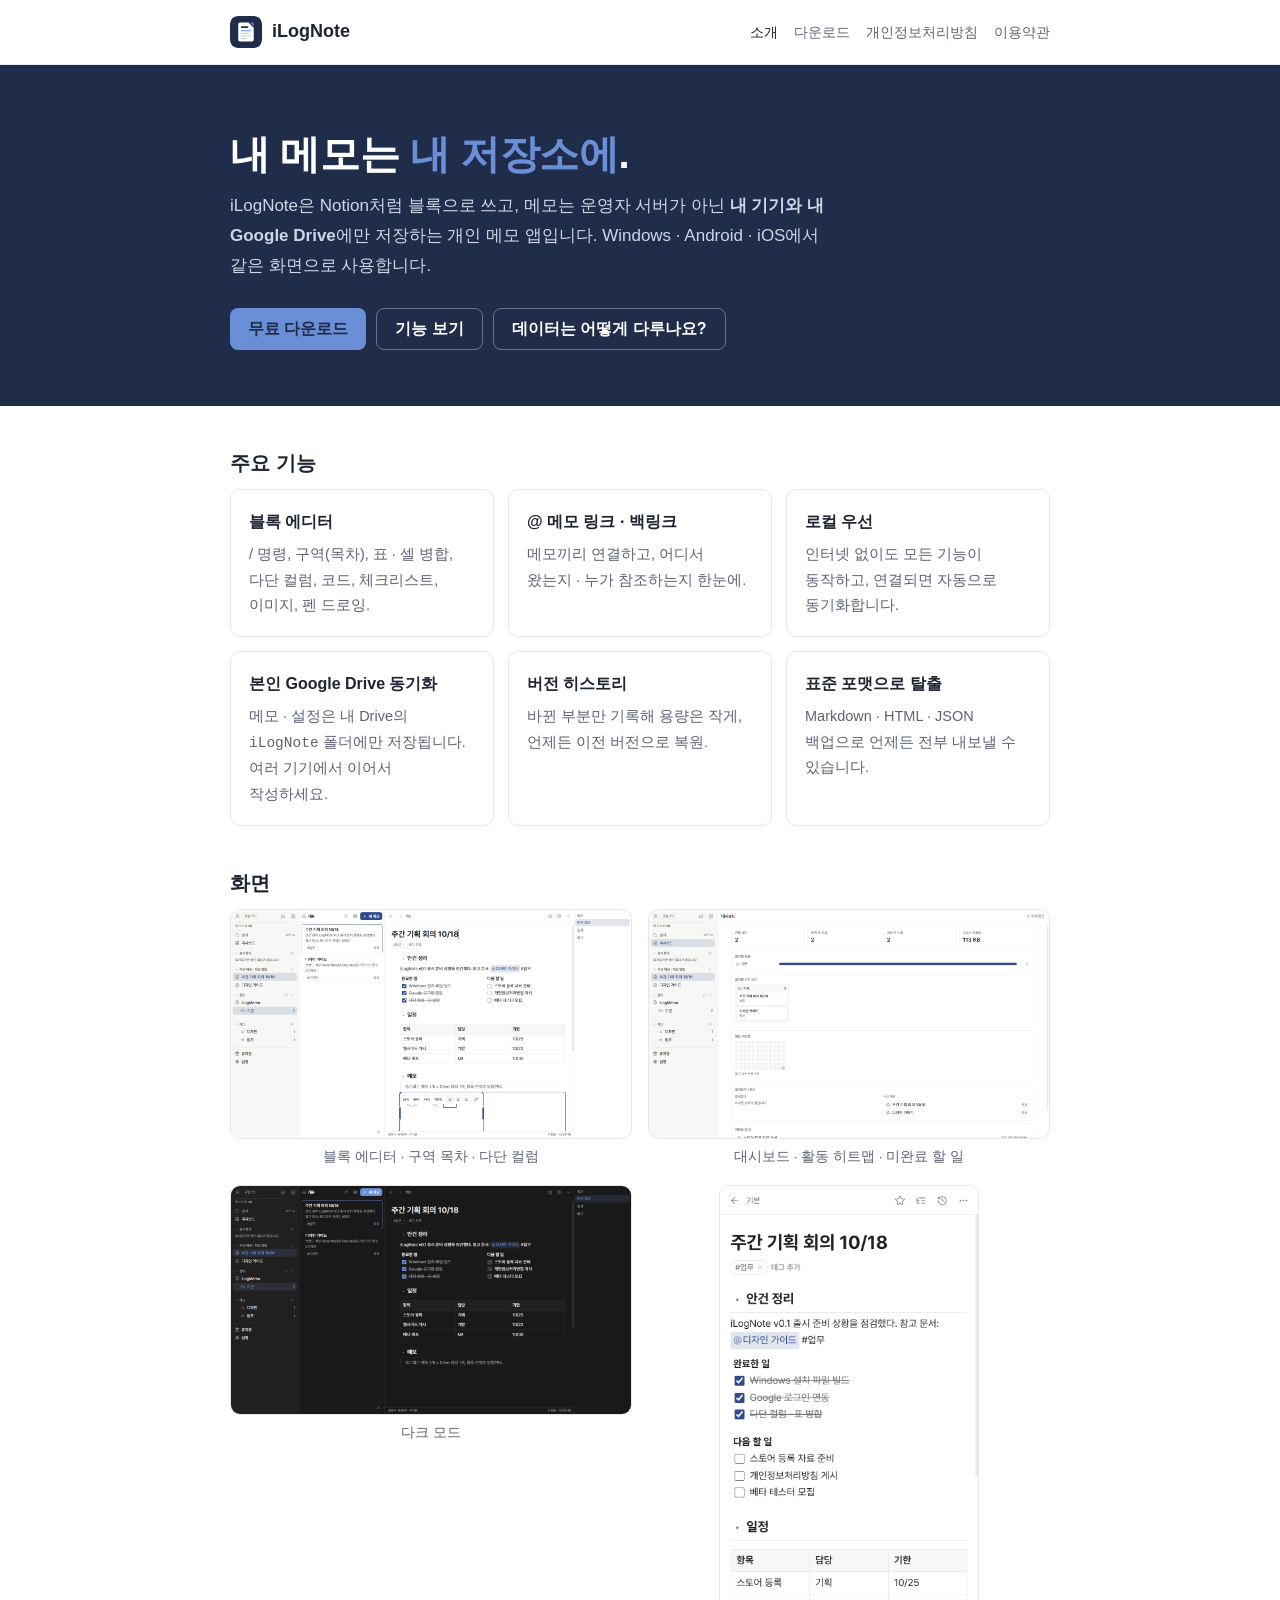
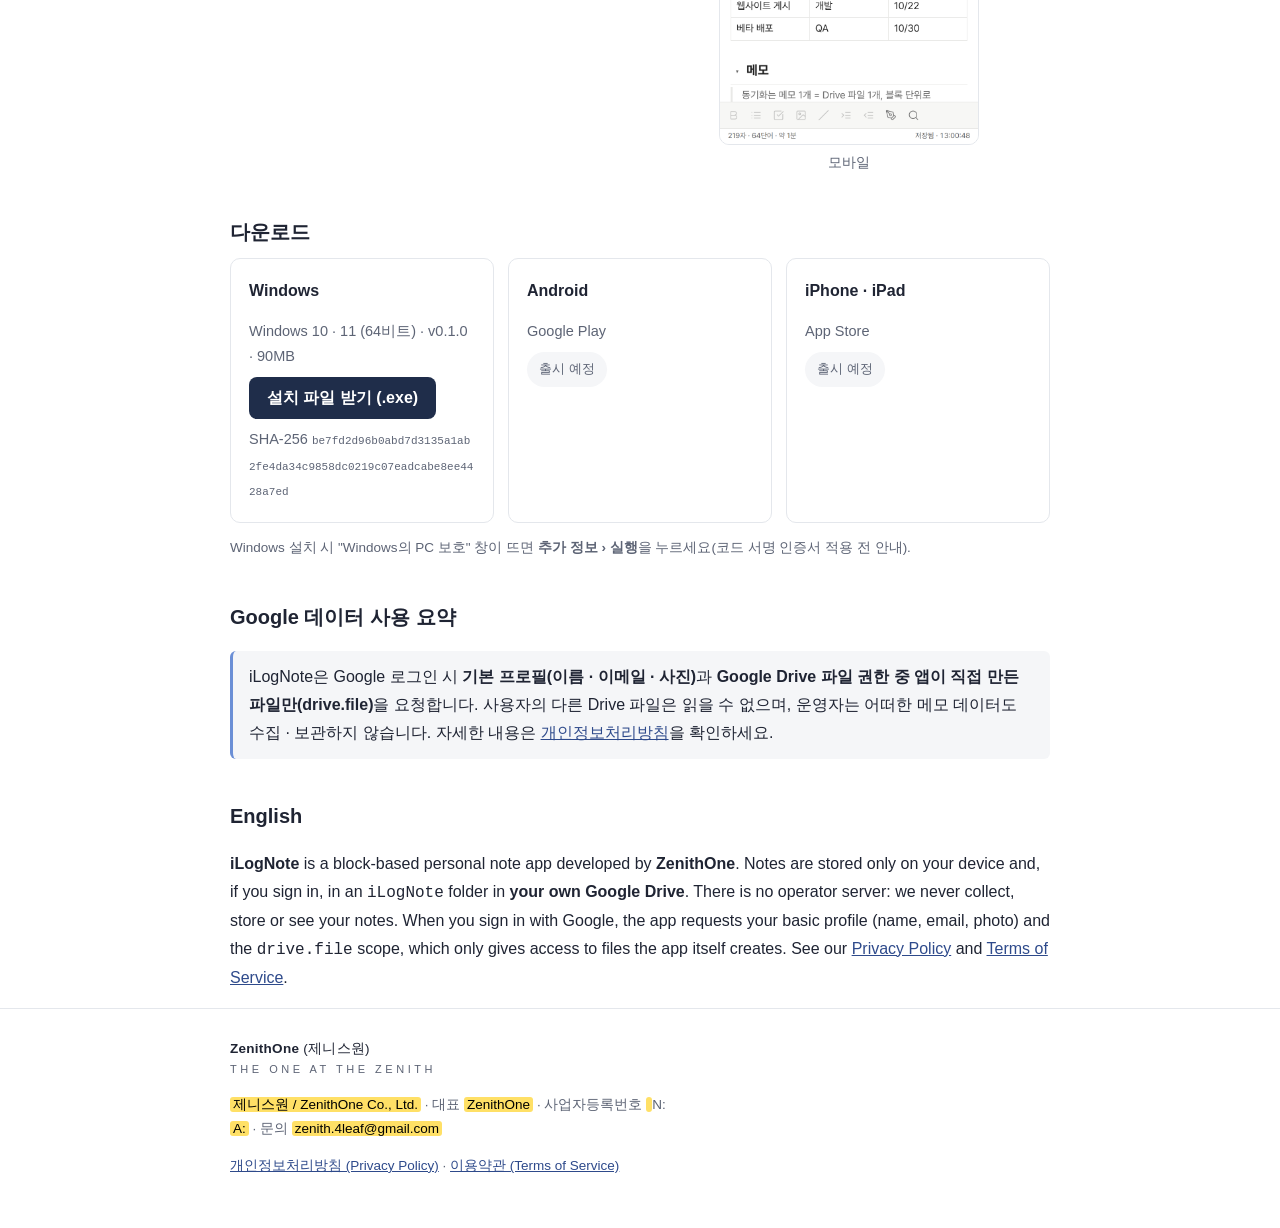
==== index.html @ d5c9f4c6 "Add files via upload" ====
<!doctype html>
<html lang="ko">
<head>
  <meta charset="utf-8" />
  <meta name="viewport" content="width=device-width, initial-scale=1" />
  <title>iLogNote-app</title>
  <meta name="description" content="iLogNote은 서버 없이 기기와 본인 Google Drive에만 메모를 저장하는 블록 메모 앱입니다. Developed by ZenithOne." />
  <meta name="theme-color" content="#1F2D4A" />
  <link rel="icon" href="icon.svg" />
  <link rel="stylesheet" href="style.css" />
</head>
<body>
  <header class="top">
    <nav class="wrap nav" aria-label="사이트">
      <a class="brand" href="index.html"><img src="icon.svg" alt="" />iLogNote</a>
      <div class="links">
        <a href="index.html" aria-current="page">소개</a>
        <a href="#download">다운로드</a>
        <a href="privacy.html">개인정보처리방침</a>
        <a href="terms.html">이용약관</a>
      </div>
    </nav>
  </header>

  <section class="hero">
    <div class="wrap">
      <h1>내 메모는 <span class="accent">내 저장소에</span>.</h1>
      <p>iLogNote은 Notion처럼 블록으로 쓰고, 메모는 운영자 서버가 아닌 <b>내 기기와 내 Google Drive</b>에만 저장하는 개인 메모 앱입니다. Windows · Android · iOS에서 같은 화면으로 사용합니다.</p>
      <div class="btns">
        <a class="btn" href="#download">무료 다운로드</a>
        <a class="btn ghost" href="#features">기능 보기</a>
        <a class="btn ghost" href="privacy.html">데이터는 어떻게 다루나요?</a>
      </div>
    </div>
  </section>

  <main class="wrap">
    <h2 id="features">주요 기능</h2>
    <div class="grid">
      <div class="card"><h3>블록 에디터</h3><p>/ 명령, 구역(목차), 표 · 셀 병합, 다단 컬럼, 코드, 체크리스트, 이미지, 펜 드로잉.</p></div>
      <div class="card"><h3>@ 메모 링크 · 백링크</h3><p>메모끼리 연결하고, 어디서 왔는지 · 누가 참조하는지 한눈에.</p></div>
      <div class="card"><h3>로컬 우선</h3><p>인터넷 없이도 모든 기능이 동작하고, 연결되면 자동으로 동기화합니다.</p></div>
      <div class="card"><h3>본인 Google Drive 동기화</h3><p>메모 · 설정은 내 Drive의 <code>iLogNote</code> 폴더에만 저장됩니다. 여러 기기에서 이어서 작성하세요.</p></div>
      <div class="card"><h3>버전 히스토리</h3><p>바뀐 부분만 기록해 용량은 작게, 언제든 이전 버전으로 복원.</p></div>
      <div class="card"><h3>표준 포맷으로 탈출</h3><p>Markdown · HTML · JSON 백업으로 언제든 전부 내보낼 수 있습니다.</p></div>
    </div>

    <h2 id="screens">화면</h2>
    <div class="shots">
      <figure><img src="screens/editor.png" alt="블록 에디터 — 구역 목차 · 다단 컬럼 · 표" loading="lazy" /><figcaption>블록 에디터 · 구역 목차 · 다단 컬럼</figcaption></figure>
      <figure><img src="screens/dashboard.png" alt="대시보드" loading="lazy" /><figcaption>대시보드 · 활동 히트맵 · 미완료 할 일</figcaption></figure>
      <figure><img src="screens/dark.png" alt="다크 모드" loading="lazy" /><figcaption>다크 모드</figcaption></figure>
      <figure class="phone"><img src="screens/mobile.png" alt="모바일 화면" loading="lazy" /><figcaption>모바일</figcaption></figure>
    </div>

    <h2 id="download">다운로드</h2>
    <div class="grid downloads">
      <div class="card">
        <h3>Windows</h3>
        <p>Windows 10 · 11 (64비트) · v0.1.0 · 90MB</p>
        <a class="btn dl" href="downloads/iLogNote-Setup-0.1.0.exe" download>설치 파일 받기 (.exe)</a>
        <p class="hash">SHA-256 <code>be7fd2d96b0abd7d3135a1ab2fe4da34c9858dc0219c07eadcabe8ee4428a7ed</code></p>
      </div>
      <div class="card">
        <h3>Android</h3>
        <p>Google Play</p>
        <span class="soon">출시 예정</span>
      </div>
      <div class="card">
        <h3>iPhone · iPad</h3>
        <p>App Store</p>
        <span class="soon">출시 예정</span>
      </div>
    </div>
    <p class="small">Windows 설치 시 "Windows의 PC 보호" 창이 뜨면 <b>추가 정보 › 실행</b>을 누르세요(코드 서명 인증서 적용 전 안내).</p>

    <h2>Google 데이터 사용 요약</h2>
    <div class="note">
      iLogNote은 Google 로그인 시 <b>기본 프로필(이름 · 이메일 · 사진)</b>과 <b>Google Drive 파일 권한 중 앱이 직접 만든 파일만(drive.file)</b>을 요청합니다. 사용자의 다른 Drive 파일은 읽을 수 없으며, 운영자는 어떠한 메모 데이터도 수집 · 보관하지 않습니다. 자세한 내용은 <a href="privacy.html">개인정보처리방침</a>을 확인하세요.
    </div>

    <h2>English</h2>
    <p><b>iLogNote</b> is a block-based personal note app developed by <b>ZenithOne</b>. Notes are stored only on your device and, if you sign in, in an <code>iLogNote</code> folder in <b>your own Google Drive</b>. There is no operator server: we never collect, store or see your notes. When you sign in with Google, the app requests your basic profile (name, email, photo) and the <code>drive.file</code> scope, which only gives access to files the app itself creates. See our <a href="privacy.html#en">Privacy Policy</a> and <a href="terms.html#en">Terms of Service</a>.</p>
  </main>

  <footer>
    <div class="wrap">
      <div class="co">ZenithOne <span style="font-weight:400">(제니스원)</span></div>
      <div class="slogan">THE ONE AT THE ZENITH</div>
      <p><mark class="todo">제니스원 / ZenithOne Co., Ltd.</mark> · 대표 <mark class="todo">ZenithOne</mark> · 사업자등록번호 <mark class="todo"></mark>N:<br /><mark class="todo">A:</mark> · 문의 <mark class="todo">zenith.4leaf@gmail.com</mark></p>
      <p><a href="privacy.html">개인정보처리방침 (Privacy Policy)</a> · <a href="terms.html">이용약관 (Terms of Service)</a></p>
    </div>
  </footer>
</body>
</html>
---- style.css ----
/* iLogNote 공개 사이트 — ZenithOne 브랜드 색 (Deep Navy · Sky Blue · Light Gray) */
:root {
  --navy: #1f2d4a;
  --sky: #6b8fd6;
  --gray: #d9dce1;
  --bg: #ffffff;
  --soft: #f5f6f8;
  --fg: #1f2433;
  --muted: #5d6475;
  --line: #e4e7ec;
  --link: #2e4a8b;
}
@media (prefers-color-scheme: dark) {
  :root {
    --bg: #12192a;
    --soft: #182238;
    --fg: #e6e9ef;
    --muted: #a3abbd;
    --line: #2a3550;
    --link: #8fadee;
  }
}
* { box-sizing: border-box; }
html { -webkit-text-size-adjust: 100%; }
body {
  margin: 0;
  background: var(--bg);
  color: var(--fg);
  font: 16px/1.75 'Pretendard', -apple-system, BlinkMacSystemFont, 'Segoe UI', 'Apple SD Gothic Neo', 'Malgun Gothic', sans-serif;
  word-break: keep-all;
  overflow-wrap: anywhere;
}
a { color: var(--link); }
header.top {
  border-bottom: 1px solid var(--line);
  background: var(--bg);
}
.wrap { max-width: 860px; margin: 0 auto; padding: 0 20px; }
.nav { display: flex; align-items: center; gap: 16px; height: 64px; }
.brand { display: flex; align-items: center; gap: 10px; color: var(--fg); text-decoration: none; font-weight: 700; font-size: 18px; }
.brand img { width: 32px; height: 32px; border-radius: 8px; }
.nav .links { margin-left: auto; display: flex; gap: 16px; font-size: 14px; }
.nav .links a { color: var(--muted); text-decoration: none; }
.nav .links a:hover, .nav .links a[aria-current] { color: var(--fg); }
.hero { background: var(--navy); color: #fff; padding: 64px 0 56px; }
.hero h1 { margin: 0 0 12px; font-size: clamp(28px, 5vw, 40px); line-height: 1.25; letter-spacing: -0.01em; }
.hero p { margin: 0; max-width: 620px; color: #cfd6e6; font-size: 17px; }
.hero .accent { color: var(--sky); }
.btns { display: flex; flex-wrap: wrap; gap: 10px; margin-top: 28px; }
.btn { display: inline-flex; align-items: center; height: 42px; padding: 0 18px; border-radius: 8px; background: var(--sky); color: var(--navy); font-weight: 700; text-decoration: none; }
.btn.ghost { background: transparent; color: #fff; border: 1px solid #ffffff55; }
main { padding: 40px 0 56px; }
.grid { display: grid; grid-template-columns: repeat(auto-fit, minmax(230px, 1fr)); gap: 14px; }
.card { border: 1px solid var(--line); border-radius: 10px; padding: 18px; background: var(--bg); }
.card h3 { margin: 0 0 6px; font-size: 16px; }
.card p { margin: 0; color: var(--muted); font-size: 14.5px; }
h1.doc { font-size: 30px; margin: 0 0 4px; }
.meta { color: var(--muted); font-size: 14px; margin-bottom: 28px; }
h2 { font-size: 20px; margin: 36px 0 8px; padding-top: 4px; }
h3 { font-size: 16.5px; margin: 22px 0 6px; }
.lang-sep { margin: 56px 0 24px; border: 0; border-top: 2px solid var(--line); }
table { width: 100%; border-collapse: collapse; margin: 12px 0; font-size: 14.5px; }
th, td { border: 1px solid var(--line); padding: 8px 10px; text-align: left; vertical-align: top; }
th { background: var(--soft); }
.note { background: var(--soft); border-left: 3px solid var(--sky); padding: 12px 16px; border-radius: 6px; margin: 16px 0; }
footer { border-top: 1px solid var(--line); padding: 28px 0 40px; color: var(--muted); font-size: 13.5px; }
footer .co { color: var(--fg); font-weight: 700; letter-spacing: 0.02em; }
footer .slogan { letter-spacing: 0.32em; font-size: 11px; color: var(--muted); }
mark.todo { background: #ffe066; color: #000; padding: 0 3px; border-radius: 3px; }
@media (max-width: 640px) { .nav .links { gap: 12px; font-size: 13px; } .hero { padding: 44px 0 40px; } }

.shots { display: grid; grid-template-columns: repeat(auto-fit, minmax(300px, 1fr)); gap: 16px; }
.shots figure { margin: 0; }
.shots img { width: 100%; border: 1px solid var(--line); border-radius: 10px; display: block; background: var(--soft); }
.shots .phone img { max-width: 260px; margin: 0 auto; }
.shots figcaption { color: var(--muted); font-size: 13.5px; margin-top: 6px; text-align: center; }
.downloads .card { display: flex; flex-direction: column; gap: 8px; }
.btn.dl { background: var(--navy); color: #fff; align-self: flex-start; }
@media (prefers-color-scheme: dark) { .btn.dl { background: var(--sky); color: var(--navy); } }
.soon { align-self: flex-start; padding: 6px 12px; border-radius: 999px; background: var(--soft); color: var(--muted); font-size: 13px; }
.hash { font-size: 11.5px; word-break: break-all; }
.hash code { font-size: 11px; }
.small { color: var(--muted); font-size: 13.5px; }
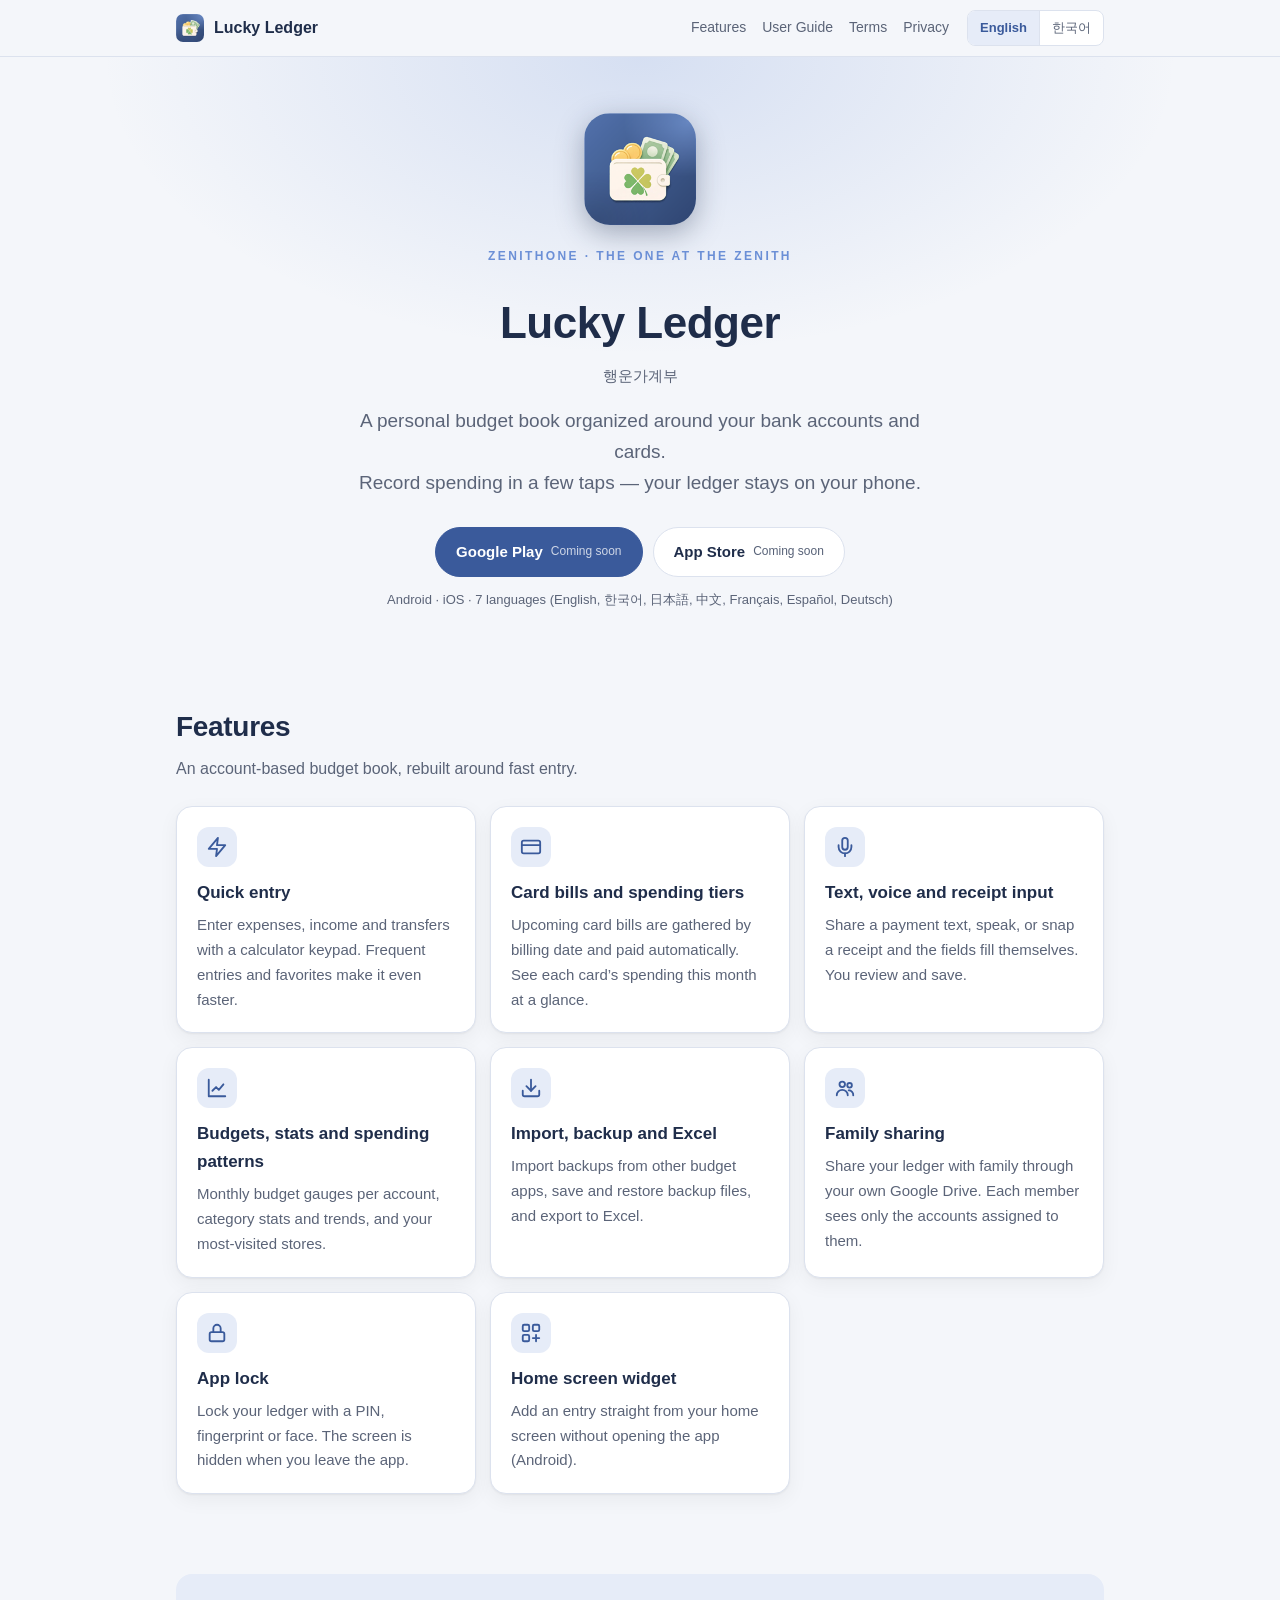
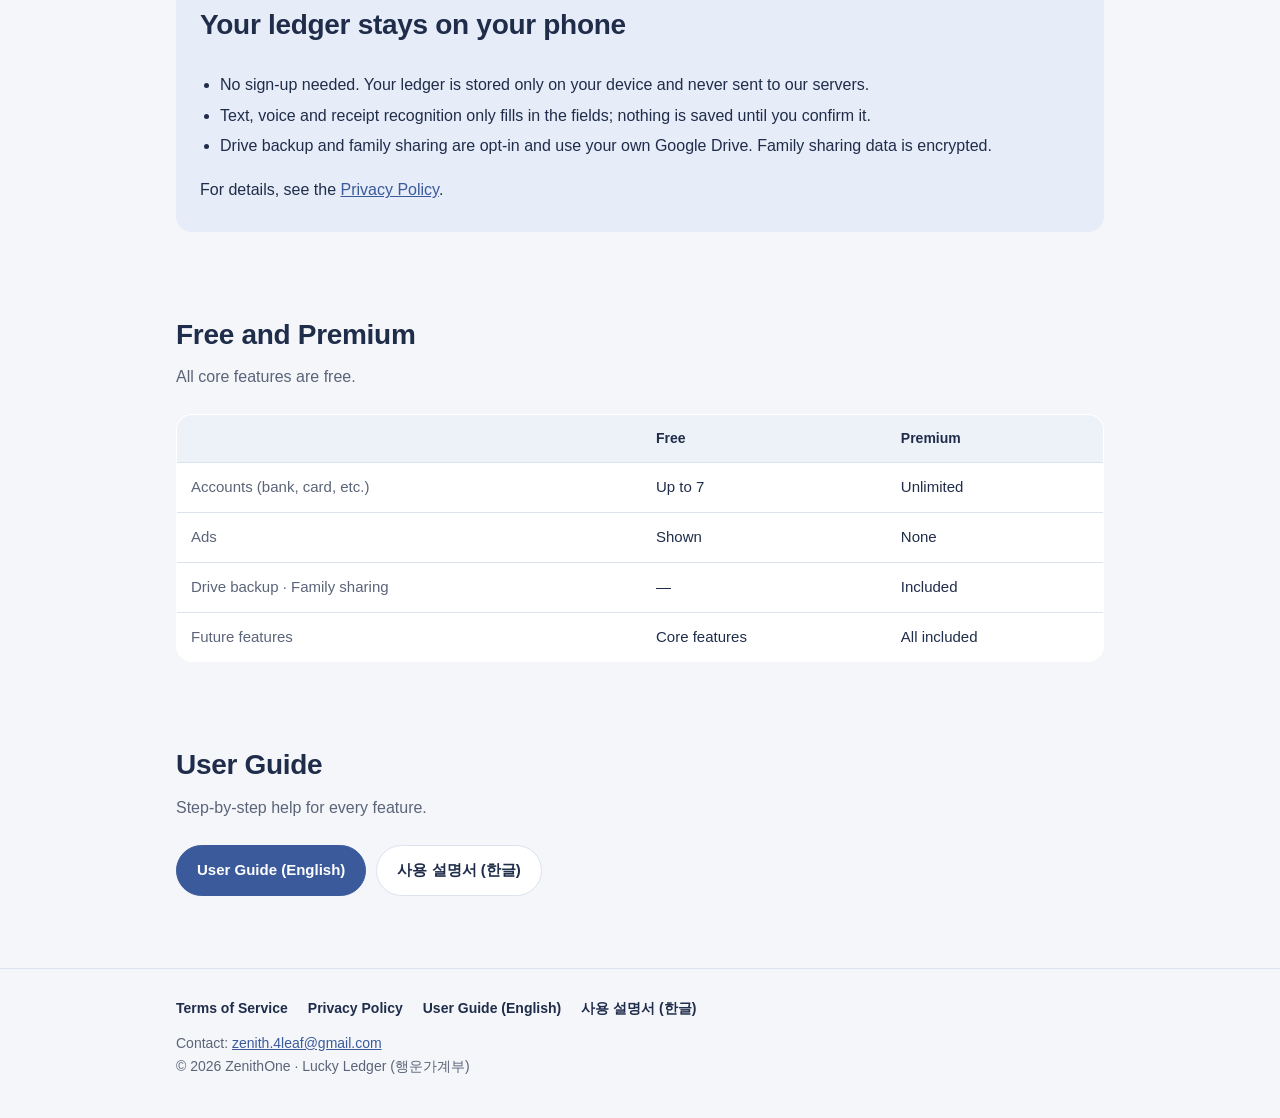
==== commit 02182a2a: "Add files via upload" ====
--- a/index.html
+++ b/index.html
@@ -1,95 +1,349 @@
 <!doctype html>
-<html lang="ko">
+<html lang="en">
 <head>
-  <meta charset="utf-8" />
-  <meta name="viewport" content="width=device-width, initial-scale=1" />
-  <title>iLogNote-app</title>
-  <meta name="description" content="iLogNote은 서버 없이 기기와 본인 Google Drive에만 메모를 저장하는 블록 메모 앱입니다. Developed by ZenithOne." />
-  <meta name="theme-color" content="#1F2D4A" />
-  <link rel="icon" href="icon.svg" />
-  <link rel="stylesheet" href="style.css" />
+<meta charset="utf-8">
+<meta name="viewport" content="width=device-width, initial-scale=1">
+<title>lucky-ledger-app</title>
+<meta name="description" content="lucky-ledger-app — a personal budgeting app organized around your bank accounts and cards. Your ledger stays on your phone.">
+<meta property="og:title" content="lucky-ledger-app">
+<meta property="og:description" content="A personal budgeting app organized around your bank accounts and cards.">
+<meta name="google-site-verification" content="3JFEb-NBx3LuFtEpAXP9cQcF6Jn6Rx6enDrNsB_TxAI" />
+<link rel="icon" type="image/png" href="[data-uri]">
+<style>
+  :root {
+    --bg: #f4f6fa;
+    --surface: #ffffff;
+    --surface-2: #edf1f8;
+    --text: #1f2d4a;
+    --muted: #5b6478;
+    --line: #dce2ee;
+    --accent: #3a5a9b;
+    --accent-strong: #1f2d4a;
+    --accent-soft: #e6ecf8;
+    --on-accent: #ffffff;
+    --radius: 16px;
+    --shadow: 0 1px 2px rgba(0,0,0,.05), 0 6px 20px rgba(0,0,0,.05);
+  }
+  @media (prefers-color-scheme: dark) {
+    :root {
+      --bg: #0f1626;
+      --surface: #172036;
+      --surface-2: #1f2a44;
+      --text: #e6eaf3;
+      --muted: #a0aac0;
+      --line: #2b3752;
+      --accent: #8faee8;
+      --accent-strong: #b9cdf2;
+      --accent-soft: #1e2b48;
+      --on-accent: #0f1626;
+      --shadow: none;
+    }
+  }
+  * { box-sizing: border-box; }
+  html { -webkit-text-size-adjust: 100%; scroll-padding-top: 72px; }
+  body {
+    margin: 0;
+    background: var(--bg);
+    color: var(--text);
+    font-family: -apple-system, BlinkMacSystemFont, "Segoe UI", Roboto, "Apple SD Gothic Neo", "Pretendard", "Noto Sans KR", "Malgun Gothic", sans-serif;
+    line-height: 1.65;
+  }
+  body[data-lang="ko"] { word-break: keep-all; }
+  body[data-lang="en"] .ko, body[data-lang="ko"] .en { display: none !important; }
+  a { color: var(--accent); }
+  .wrap { max-width: 960px; margin: 0 auto; padding: 0 16px; }
+
+  /* 상단 */
+  header.top {
+    position: sticky; top: 0; z-index: 10;
+    background: color-mix(in srgb, var(--bg) 88%, transparent);
+    backdrop-filter: blur(8px);
+    border-bottom: 1px solid var(--line);
+  }
+  header.top .wrap { display: flex; align-items: center; justify-content: space-between; height: 56px; gap: 12px; }
+  .brand { display: flex; align-items: center; gap: 10px; color: var(--text); text-decoration: none; font-weight: 700; white-space: nowrap; }
+  .brand img { width: 28px; height: 28px; border-radius: 7px; }
+  .right { display: flex; align-items: center; gap: 18px; min-width: 0; }
+  nav.links { display: flex; gap: 16px; font-size: 14px; }
+  nav.links a { color: var(--muted); text-decoration: none; white-space: nowrap; }
+  nav.links a:hover { color: var(--accent); }
+  .toggle { display: inline-flex; border: 1px solid var(--line); border-radius: 8px; overflow: hidden; flex-shrink: 0; background: var(--surface); }
+  .toggle button {
+    border: 0; background: transparent; color: var(--muted);
+    font: inherit; font-size: 13px; padding: 6px 12px; cursor: pointer;
+  }
+  .toggle button + button { border-left: 1px solid var(--line); }
+  .toggle button[aria-pressed="true"] { background: var(--accent-soft); color: var(--accent); font-weight: 600; }
+
+  /* 첫 화면 */
+  .hero { padding: 56px 16px 40px; text-align: center; background: radial-gradient(60% 70% at 50% 0%, color-mix(in srgb, #6b8fd6 22%, transparent), transparent 70%); }
+  .hero-brand { font-size: 12px; letter-spacing: .2em; font-weight: 600; color: #6b8fd6; margin: 14px 0 0; }
+  .hero img.icon { width: 112px; height: 112px; border-radius: 26px; box-shadow: 0 8px 28px rgba(31,45,74,.35); }
+  .hero h1 { font-size: clamp(30px, 6vw, 44px); margin: 20px 0 4px; letter-spacing: -0.5px; }
+  .hero .alt { color: var(--muted); font-size: 15px; margin: 0 0 16px; }
+  .hero p.lead { font-size: clamp(16px, 2.6vw, 19px); color: var(--muted); max-width: 580px; margin: 0 auto 28px; }
+  .stores { display: flex; flex-wrap: wrap; justify-content: center; gap: 10px; }
+  .btn {
+    display: inline-flex; align-items: center; gap: 8px;
+    padding: 12px 20px; border-radius: 999px;
+    font-weight: 600; font-size: 15px; text-decoration: none;
+    border: 1px solid var(--line); background: var(--surface); color: var(--text);
+  }
+  .btn.primary { background: var(--accent); border-color: var(--accent); color: var(--on-accent); }
+  .btn .soon { font-size: 12px; font-weight: 500; opacity: .75; }
+  .note { font-size: 13px; color: var(--muted); margin-top: 12px; }
+
+  /* 구역 */
+  section { padding: 40px 0; }
+  section h2 { font-size: clamp(22px, 4vw, 28px); margin: 0 0 6px; letter-spacing: -0.3px; }
+  section .sub { color: var(--muted); margin: 0 0 24px; }
+
+  .grid { display: grid; grid-template-columns: repeat(auto-fill, minmax(260px, 1fr)); gap: 14px; }
+  .card {
+    background: var(--surface); border: 1px solid var(--line); border-radius: var(--radius);
+    padding: 20px; box-shadow: var(--shadow);
+  }
+  .card .ic {
+    width: 40px; height: 40px; border-radius: 12px; background: var(--accent-soft); color: var(--accent);
+    display: grid; place-items: center; margin-bottom: 12px;
+  }
+  .card .ic svg { width: 22px; height: 22px; }
+  .card h3 { margin: 0 0 6px; font-size: 17px; }
+  .card p { margin: 0; color: var(--muted); font-size: 15px; }
+
+  .privacy {
+    background: var(--accent-soft); border-radius: var(--radius); padding: 28px 24px;
+    display: grid; gap: 14px;
+  }
+  .privacy h2 { color: var(--accent-strong); }
+  .privacy ul { margin: 0; padding-left: 20px; }
+  .privacy li { margin: 4px 0; }
+
+  table.plan { width: 100%; border-collapse: collapse; background: var(--surface); border: 1px solid var(--line); border-radius: var(--radius); overflow: hidden; font-size: 15px; }
+  table.plan th, table.plan td { padding: 12px 14px; border-bottom: 1px solid var(--line); text-align: left; vertical-align: top; }
+  table.plan thead th { background: var(--surface-2); font-size: 14px; }
+  table.plan tr:last-child td { border-bottom: 0; }
+  table.plan td:first-child { color: var(--muted); }
+  .table-scroll { overflow-x: auto; }
+
+  .guides { display: flex; flex-wrap: wrap; gap: 10px; }
+
+  /* 아래 */
+  footer { border-top: 1px solid var(--line); margin-top: 32px; padding: 28px 0 40px; font-size: 14px; color: var(--muted); }
+  footer .legal { display: flex; flex-wrap: wrap; gap: 8px 20px; margin-bottom: 12px; }
+  footer .legal a { color: var(--text); font-weight: 600; text-decoration: none; }
+  footer .legal a:hover { color: var(--accent); text-decoration: underline; }
+
+  @media (max-width: 720px) {
+    nav.links { display: none; }
+    .hero { padding-top: 40px; }
+  }
+  @media (max-width: 380px) {
+    .brand span { display: none; }
+  }
+</style>
+
 </head>
-<body>
-  <header class="top">
-    <nav class="wrap nav" aria-label="사이트">
-      <a class="brand" href="index.html"><img src="icon.svg" alt="" />iLogNote</a>
-      <div class="links">
-        <a href="index.html" aria-current="page">소개</a>
-        <a href="#download">다운로드</a>
-        <a href="privacy.html">개인정보처리방침</a>
-        <a href="terms.html">이용약관</a>
-      </div>
-    </nav>
-  </header>
-
-  <section class="hero">
+<body data-lang="en">
+
+<header class="top">
+  <div class="wrap">
+    <a class="brand" href="#top"><img src="[data-uri]" alt=""><span><span class="en">Lucky Ledger</span><span class="ko">행운가계부</span></span></a>
+    <div class="right">
+      <nav class="links" aria-label="Links">
+        <a href="#features"><span class="en">Features</span><span class="ko">기능</span></a>
+        <a href="#guide"><span class="en">User Guide</span><span class="ko">사용 설명서</span></a>
+        <a class="terms-link" href="lucky-ledger-terms.html" target="_blank" rel="noopener"><span class="en">Terms</span><span class="ko">이용약관</span></a>
+        <a class="privacy-link" href="privacy-policy.html" target="_blank" rel="noopener"><span class="en">Privacy</span><span class="ko">개인정보 처리방침</span></a>
+      </nav>
+      <div class="toggle" role="group" aria-label="Language">
+        <button type="button" data-set="en" aria-pressed="true">English</button>
+        <button type="button" data-set="ko" aria-pressed="false">한국어</button>
+      </div>
+    </div>
+  </div>
+</header>
+
+<main id="top">
+  <div class="hero">
+    <img class="icon" src="[data-uri]" alt="Lucky Ledger icon">
+    <p class="hero-brand">ZENITHONE · THE ONE AT THE ZENITH</p>
+    <div class="en" lang="en">
+      <h1>Lucky Ledger</h1>
+      <p class="alt">행운가계부</p>
+      <p class="lead">A personal budget book organized around your bank accounts and cards.<br>Record spending in a few taps — your ledger stays on your phone.</p>
+    </div>
+    <div class="ko" lang="ko">
+      <h1>행운가계부</h1>
+      <p class="alt">Lucky Ledger</p>
+      <p class="lead">통장·카드별로 돈의 흐름을 정리하는 개인 가계부.<br>몇 번의 터치로 기록하고, 데이터는 내 휴대폰에만 저장됩니다.</p>
+    </div>
+    <div class="stores">
+      <span class="btn primary">Google Play <span class="soon"><span class="en">Coming soon</span><span class="ko">출시 예정</span></span></span>
+      <span class="btn">App Store <span class="soon"><span class="en">Coming soon</span><span class="ko">출시 예정</span></span></span>
+    </div>
+    <p class="note">
+      <span class="en">Android · iOS · 7 languages (English, 한국어, 日本語, 中文, Français, Español, Deutsch)</span>
+      <span class="ko">Android · iOS · 한국어 외 6개 언어(English, 日本語, 中文, Français, Español, Deutsch)</span>
+    </p>
+  </div>
+
+  <section id="features">
     <div class="wrap">
-      <h1>내 메모는 <span class="accent">내 저장소에</span>.</h1>
-      <p>iLogNote은 Notion처럼 블록으로 쓰고, 메모는 운영자 서버가 아닌 <b>내 기기와 내 Google Drive</b>에만 저장하는 개인 메모 앱입니다. Windows · Android · iOS에서 같은 화면으로 사용합니다.</p>
-      <div class="btns">
-        <a class="btn" href="#download">무료 다운로드</a>
-        <a class="btn ghost" href="#features">기능 보기</a>
-        <a class="btn ghost" href="privacy.html">데이터는 어떻게 다루나요?</a>
+      <h2><span class="en">Features</span><span class="ko">주요 기능</span></h2>
+      <p class="sub"><span class="en">An account-based budget book, rebuilt around fast entry.</span><span class="ko">계좌 중심 가계부를 빠른 입력 위주로 다시 만들었어요.</span></p>
+      <div class="grid">
+        <div class="card">
+          <div class="ic"><svg viewBox="0 0 24 24" fill="none" stroke="currentColor" stroke-width="2" stroke-linecap="round" stroke-linejoin="round"><path d="M13 2 3 14h9l-1 8 10-12h-9l1-8z"/></svg></div>
+          <h3><span class="en">Quick entry</span><span class="ko">빠른 입력</span></h3>
+          <p><span class="en">Enter expenses, income and transfers with a calculator keypad. Frequent entries and favorites make it even faster.</span><span class="ko">지출·수입·이체를 계산기 키패드로 바로 입력. 자주 쓰는 내용과 즐겨찾기로 더 빠르게.</span></p>
+        </div>
+        <div class="card">
+          <div class="ic"><svg viewBox="0 0 24 24" fill="none" stroke="currentColor" stroke-width="2" stroke-linecap="round" stroke-linejoin="round"><rect x="2" y="5" width="20" height="14" rx="2"/><path d="M2 10h20"/></svg></div>
+          <h3><span class="en">Card bills and spending tiers</span><span class="ko">카드 결제·실적 관리</span></h3>
+          <p><span class="en">Upcoming card bills are gathered by billing date and paid automatically. See each card’s spending this month at a glance.</span><span class="ko">카드 결제일에 맞춰 결제 예정액을 모으고 자동 결제. 카드별 이번 달 실적도 한눈에.</span></p>
+        </div>
+        <div class="card">
+          <div class="ic"><svg viewBox="0 0 24 24" fill="none" stroke="currentColor" stroke-width="2" stroke-linecap="round" stroke-linejoin="round"><path d="M12 2a3 3 0 0 0-3 3v7a3 3 0 0 0 6 0V5a3 3 0 0 0-3-3z"/><path d="M19 10v2a7 7 0 0 1-14 0v-2"/><path d="M12 19v3"/></svg></div>
+          <h3><span class="en">Text, voice and receipt input</span><span class="ko">문자·음성·영수증 입력</span></h3>
+          <p><span class="en">Share a payment text, speak, or snap a receipt and the fields fill themselves. You review and save.</span><span class="ko">결제 문자를 공유하거나, 말하거나, 영수증을 찍으면 칸이 채워져요. 저장은 확인 후 직접.</span></p>
+        </div>
+        <div class="card">
+          <div class="ic"><svg viewBox="0 0 24 24" fill="none" stroke="currentColor" stroke-width="2" stroke-linecap="round" stroke-linejoin="round"><path d="M3 3v18h18"/><path d="M7 15l4-4 3 3 5-6"/></svg></div>
+          <h3><span class="en">Budgets, stats and spending patterns</span><span class="ko">예산·통계·소비 패턴</span></h3>
+          <p><span class="en">Monthly budget gauges per account, category stats and trends, and your most-visited stores.</span><span class="ko">자산별 월 예산 게이지, 카테고리 통계와 추이, 자주 쓰는 가맹점 분석.</span></p>
+        </div>
+        <div class="card">
+          <div class="ic"><svg viewBox="0 0 24 24" fill="none" stroke="currentColor" stroke-width="2" stroke-linecap="round" stroke-linejoin="round"><path d="M21 15v4a2 2 0 0 1-2 2H5a2 2 0 0 1-2-2v-4"/><path d="M7 10l5 5 5-5"/><path d="M12 15V3"/></svg></div>
+          <h3><span class="en">Import, backup and Excel</span><span class="ko">가져오기·백업·엑셀</span></h3>
+          <p><span class="en">Import backups from other budget apps, save and restore backup files, and export to Excel.</span><span class="ko">다른 가계부 백업 파일 가져오기, 백업 파일 저장·복원, 엑셀 내보내기.</span></p>
+        </div>
+        <div class="card">
+          <div class="ic"><svg viewBox="0 0 24 24" fill="none" stroke="currentColor" stroke-width="2" stroke-linecap="round" stroke-linejoin="round"><circle cx="9" cy="8" r="3"/><path d="M3 20a6 6 0 0 1 12 0"/><circle cx="17" cy="9" r="2.5"/><path d="M16 14.5a5 5 0 0 1 5 5.5"/></svg></div>
+          <h3><span class="en">Family sharing</span><span class="ko">가족 공유</span></h3>
+          <p><span class="en">Share your ledger with family through your own Google Drive. Each member sees only the accounts assigned to them.</span><span class="ko">내 구글 드라이브를 통해 가족과 가계부 공유. 가족마다 맡은 자산만 보이게 설정.</span></p>
+        </div>
+        <div class="card">
+          <div class="ic"><svg viewBox="0 0 24 24" fill="none" stroke="currentColor" stroke-width="2" stroke-linecap="round" stroke-linejoin="round"><rect x="4" y="11" width="16" height="10" rx="2"/><path d="M8 11V7a4 4 0 0 1 8 0v4"/></svg></div>
+          <h3><span class="en">App lock</span><span class="ko">앱 잠금</span></h3>
+          <p><span class="en">Lock your ledger with a PIN, fingerprint or face. The screen is hidden when you leave the app.</span><span class="ko">PIN과 지문·얼굴 인식으로 가계부를 잠그고, 앱을 나가면 화면을 가려요.</span></p>
+        </div>
+        <div class="card">
+          <div class="ic"><svg viewBox="0 0 24 24" fill="none" stroke="currentColor" stroke-width="2" stroke-linecap="round" stroke-linejoin="round"><rect x="3" y="3" width="7" height="7" rx="1.5"/><rect x="14" y="3" width="7" height="7" rx="1.5"/><rect x="3" y="14" width="7" height="7" rx="1.5"/><path d="M17.5 14v7M14 17.5h7"/></svg></div>
+          <h3><span class="en">Home screen widget</span><span class="ko">홈 화면 위젯</span></h3>
+          <p><span class="en">Add an entry straight from your home screen without opening the app (Android).</span><span class="ko">앱을 열지 않고 홈 화면에서 바로 입력 (Android).</span></p>
+        </div>
       </div>
     </div>
   </section>
 
-  <main class="wrap">
-    <h2 id="features">주요 기능</h2>
-    <div class="grid">
-      <div class="card"><h3>블록 에디터</h3><p>/ 명령, 구역(목차), 표 · 셀 병합, 다단 컬럼, 코드, 체크리스트, 이미지, 펜 드로잉.</p></div>
-      <div class="card"><h3>@ 메모 링크 · 백링크</h3><p>메모끼리 연결하고, 어디서 왔는지 · 누가 참조하는지 한눈에.</p></div>
-      <div class="card"><h3>로컬 우선</h3><p>인터넷 없이도 모든 기능이 동작하고, 연결되면 자동으로 동기화합니다.</p></div>
-      <div class="card"><h3>본인 Google Drive 동기화</h3><p>메모 · 설정은 내 Drive의 <code>iLogNote</code> 폴더에만 저장됩니다. 여러 기기에서 이어서 작성하세요.</p></div>
-      <div class="card"><h3>버전 히스토리</h3><p>바뀐 부분만 기록해 용량은 작게, 언제든 이전 버전으로 복원.</p></div>
-      <div class="card"><h3>표준 포맷으로 탈출</h3><p>Markdown · HTML · JSON 백업으로 언제든 전부 내보낼 수 있습니다.</p></div>
-    </div>
-
-    <h2 id="screens">화면</h2>
-    <div class="shots">
-      <figure><img src="screens/editor.png" alt="블록 에디터 — 구역 목차 · 다단 컬럼 · 표" loading="lazy" /><figcaption>블록 에디터 · 구역 목차 · 다단 컬럼</figcaption></figure>
-      <figure><img src="screens/dashboard.png" alt="대시보드" loading="lazy" /><figcaption>대시보드 · 활동 히트맵 · 미완료 할 일</figcaption></figure>
-      <figure><img src="screens/dark.png" alt="다크 모드" loading="lazy" /><figcaption>다크 모드</figcaption></figure>
-      <figure class="phone"><img src="screens/mobile.png" alt="모바일 화면" loading="lazy" /><figcaption>모바일</figcaption></figure>
-    </div>
-
-    <h2 id="download">다운로드</h2>
-    <div class="grid downloads">
-      <div class="card">
-        <h3>Windows</h3>
-        <p>Windows 10 · 11 (64비트) · v0.1.0 · 90MB</p>
-        <a class="btn dl" href="downloads/iLogNote-Setup-0.1.0.exe" download>설치 파일 받기 (.exe)</a>
-        <p class="hash">SHA-256 <code>be7fd2d96b0abd7d3135a1ab2fe4da34c9858dc0219c07eadcabe8ee4428a7ed</code></p>
-      </div>
-      <div class="card">
-        <h3>Android</h3>
-        <p>Google Play</p>
-        <span class="soon">출시 예정</span>
-      </div>
-      <div class="card">
-        <h3>iPhone · iPad</h3>
-        <p>App Store</p>
-        <span class="soon">출시 예정</span>
-      </div>
-    </div>
-    <p class="small">Windows 설치 시 "Windows의 PC 보호" 창이 뜨면 <b>추가 정보 › 실행</b>을 누르세요(코드 서명 인증서 적용 전 안내).</p>
-
-    <h2>Google 데이터 사용 요약</h2>
-    <div class="note">
-      iLogNote은 Google 로그인 시 <b>기본 프로필(이름 · 이메일 · 사진)</b>과 <b>Google Drive 파일 권한 중 앱이 직접 만든 파일만(drive.file)</b>을 요청합니다. 사용자의 다른 Drive 파일은 읽을 수 없으며, 운영자는 어떠한 메모 데이터도 수집 · 보관하지 않습니다. 자세한 내용은 <a href="privacy.html">개인정보처리방침</a>을 확인하세요.
-    </div>
-
-    <h2>English</h2>
-    <p><b>iLogNote</b> is a block-based personal note app developed by <b>ZenithOne</b>. Notes are stored only on your device and, if you sign in, in an <code>iLogNote</code> folder in <b>your own Google Drive</b>. There is no operator server: we never collect, store or see your notes. When you sign in with Google, the app requests your basic profile (name, email, photo) and the <code>drive.file</code> scope, which only gives access to files the app itself creates. See our <a href="privacy.html#en">Privacy Policy</a> and <a href="terms.html#en">Terms of Service</a>.</p>
-  </main>
-
-  <footer>
+  <section id="privacy">
     <div class="wrap">
-      <div class="co">ZenithOne <span style="font-weight:400">(제니스원)</span></div>
-      <div class="slogan">THE ONE AT THE ZENITH</div>
-      <p><mark class="todo">제니스원 / ZenithOne Co., Ltd.</mark> · 대표 <mark class="todo">ZenithOne</mark> · 사업자등록번호 <mark class="todo"></mark>N:<br /><mark class="todo">A:</mark> · 문의 <mark class="todo">zenith.4leaf@gmail.com</mark></p>
-      <p><a href="privacy.html">개인정보처리방침 (Privacy Policy)</a> · <a href="terms.html">이용약관 (Terms of Service)</a></p>
-    </div>
-  </footer>
+      <div class="privacy en" lang="en">
+        <h2>Your ledger stays on your phone</h2>
+        <ul>
+          <li>No sign-up needed. Your ledger is stored only on your device and never sent to our servers.</li>
+          <li>Text, voice and receipt recognition only fills in the fields; nothing is saved until you confirm it.</li>
+          <li>Drive backup and family sharing are opt-in and use your own Google Drive. Family sharing data is encrypted.</li>
+        </ul>
+        <p style="margin:0">For details, see the <a class="privacy-link" href="privacy-policy.html" target="_blank" rel="noopener">Privacy Policy</a>.</p>
+      </div>
+      <div class="privacy ko" lang="ko">
+        <h2>가계부는 내 휴대폰에만</h2>
+        <ul>
+          <li>가입 없이 바로 쓰고, 가계부 데이터는 기기 안에만 저장돼요. 운영자 서버로 보내지 않아요.</li>
+          <li>문자·음성·영수증 인식은 칸을 채우는 데만 쓰이고, 저장은 내가 확인한 뒤에만 돼요.</li>
+          <li>드라이브 백업과 가족 공유는 원할 때만, 내 구글 드라이브에 저장돼요. 가족 공유 데이터는 암호화돼요.</li>
+        </ul>
+        <p style="margin:0">자세한 내용은 <a class="privacy-link" href="privacy-policy.html" target="_blank" rel="noopener">개인정보 처리방침</a>을 확인해 주세요.</p>
+      </div>
+    </div>
+  </section>
+
+  <section id="plans">
+    <div class="wrap">
+      <h2><span class="en">Free and Premium</span><span class="ko">무료와 프리미엄</span></h2>
+      <p class="sub"><span class="en">All core features are free.</span><span class="ko">기본 기능은 모두 무료예요.</span></p>
+      <div class="table-scroll">
+        <table class="plan en" lang="en">
+          <thead><tr><th></th><th>Free</th><th>Premium</th></tr></thead>
+          <tbody>
+            <tr><td>Accounts (bank, card, etc.)</td><td>Up to 7</td><td>Unlimited</td></tr>
+            <tr><td>Ads</td><td>Shown</td><td>None</td></tr>
+            <tr><td>Drive backup · Family sharing</td><td>—</td><td>Included</td></tr>
+            <tr><td>Future features</td><td>Core features</td><td>All included</td></tr>
+          </tbody>
+        </table>
+        <table class="plan ko" lang="ko">
+          <thead><tr><th></th><th>무료</th><th>프리미엄</th></tr></thead>
+          <tbody>
+            <tr><td>자산(통장·카드 등)</td><td>7개까지</td><td>제한 없음</td></tr>
+            <tr><td>광고</td><td>표시</td><td>없음</td></tr>
+            <tr><td>드라이브 백업 · 가족 공유</td><td>—</td><td>사용 가능</td></tr>
+            <tr><td>앞으로 추가되는 기능</td><td>기본 기능</td><td>모두 포함</td></tr>
+          </tbody>
+        </table>
+      </div>
+    </div>
+  </section>
+
+  <section id="guide">
+    <div class="wrap">
+      <h2><span class="en">User Guide</span><span class="ko">사용 설명서</span></h2>
+      <p class="sub"><span class="en">Step-by-step help for every feature.</span><span class="ko">모든 기능을 차근차근 안내해요.</span></p>
+      <div class="guides">
+        <a class="btn primary" href="manual_en.html">User Guide (English)</a>
+        <a class="btn" href="manual.html">사용 설명서 (한글)</a>
+      </div>
+    </div>
+  </section>
+</main>
+
+<footer>
+  <div class="wrap">
+    <div class="legal">
+      <a class="terms-link" href="lucky-ledger-terms.html" target="_blank" rel="noopener"><span class="en">Terms of Service</span><span class="ko">이용약관</span></a>
+      <a class="privacy-link" href="privacy-policy.html" target="_blank" rel="noopener"><span class="en">Privacy Policy</span><span class="ko">개인정보 처리방침</span></a>
+      <a href="manual_en.html">User Guide (English)</a>
+      <a href="manual.html">사용 설명서 (한글)</a>
+    </div>
+    <div><span class="en">Contact</span><span class="ko">문의</span>: <a href="mailto:zenith.4leaf@gmail.com">zenith.4leaf@gmail.com</a></div>
+    <div>© 2026 ZenithOne · Lucky Ledger (행운가계부)</div>
+  </div>
+</footer>
+
+<script>
+  (function () {
+    var titles = { en: 'lucky-ledger-app', ko: 'lucky-ledger-app' };
+    var buttons = document.querySelectorAll('.toggle button');
+    var legal = [
+      ['.terms-link', 'lucky-ledger-terms.html'],
+      ['.privacy-link', 'privacy-policy.html']
+    ];
+    function setLang(lang, push) {
+      if (!titles[lang]) lang = 'en';
+      document.body.setAttribute('data-lang', lang);
+      document.documentElement.lang = lang;
+      document.title = titles[lang];
+      buttons.forEach(function (b) { b.setAttribute('aria-pressed', String(b.dataset.set === lang)); });
+      // 약관·방침도 같은 언어로 열리게
+      legal.forEach(function (l) {
+        document.querySelectorAll(l[0]).forEach(function (a) { a.href = l[1] + '?lang=' + lang; });
+      });
+      if (push) {
+        try {
+          var url = new URL(location.href);
+          if (lang === 'en') url.searchParams.delete('lang'); else url.searchParams.set('lang', lang);
+          history.replaceState(null, '', url);
+        } catch (e) {}
+      }
+    }
+    buttons.forEach(function (b) { b.addEventListener('click', function () { setLang(b.dataset.set, true); }); });
+    // 기본은 영어, ?lang=ko 이면 한국어
+    var initial = 'en';
+    try { initial = new URLSearchParams(location.search).get('lang') || 'en'; } catch (e) {}
+    setLang(initial, false);
+  })();
+</script>
 </body>
 </html>
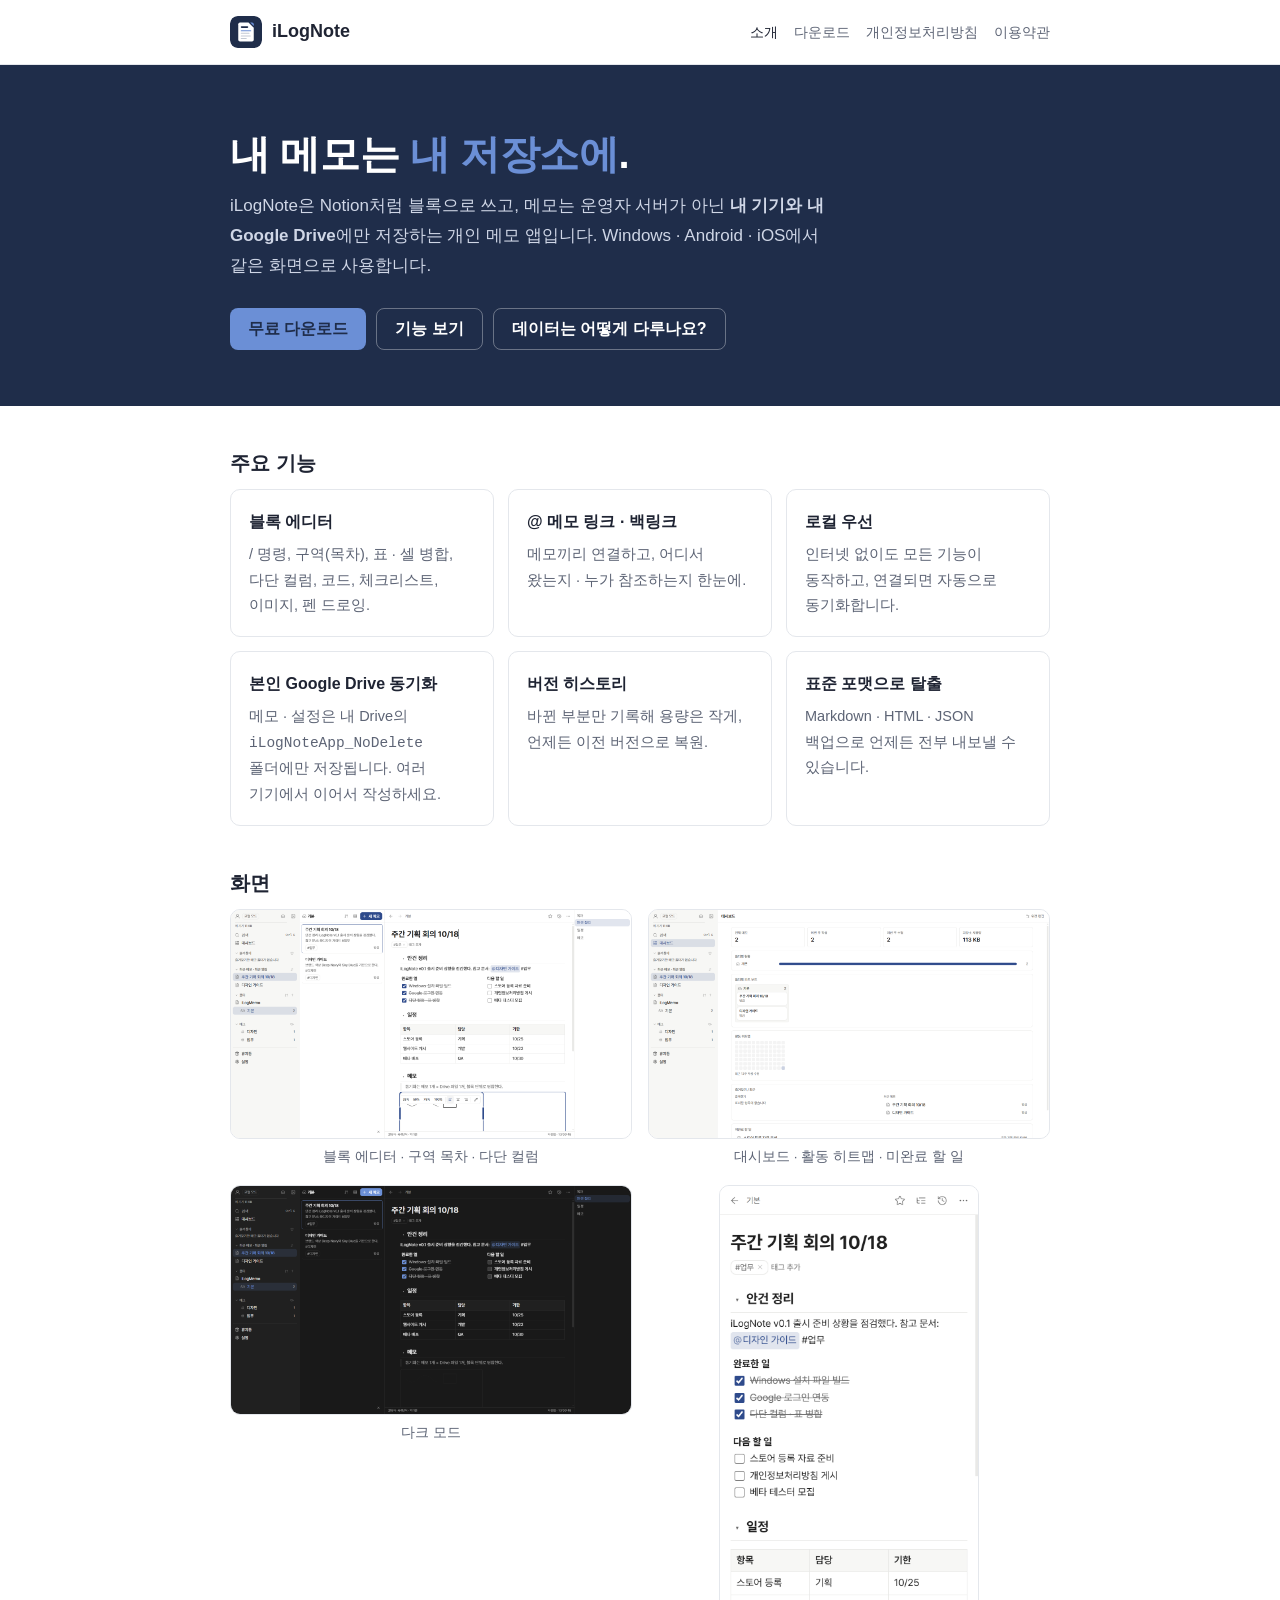
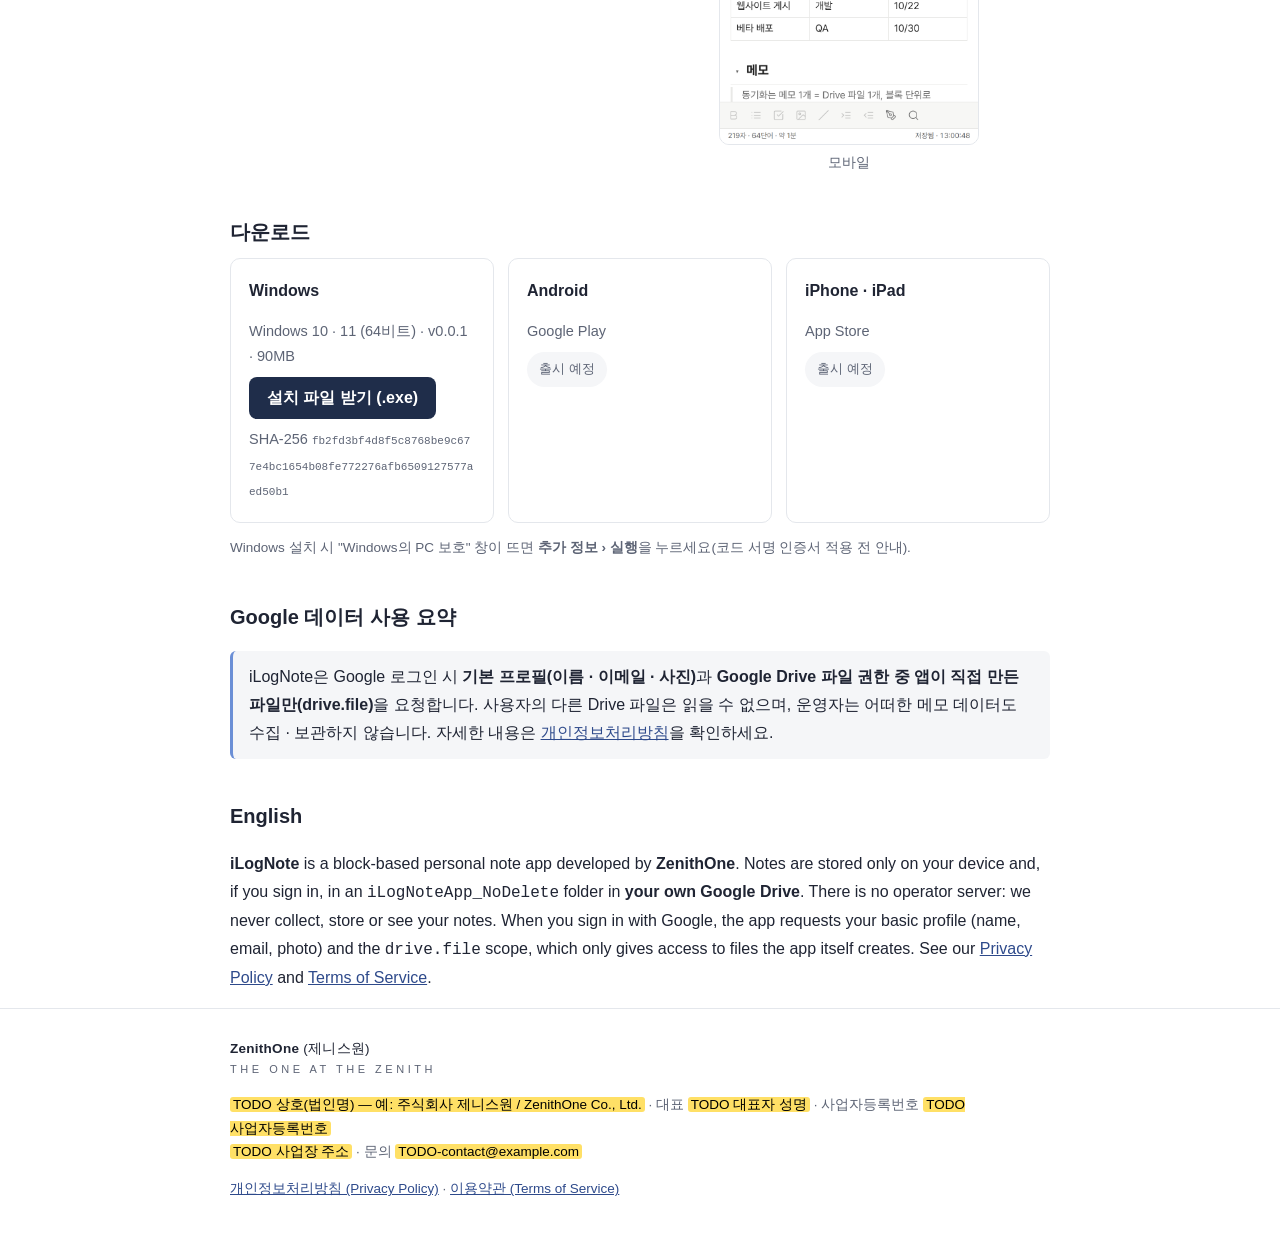
==== commit 10a01498: "Add files via upload" ====
--- a/index.html
+++ b/index.html
@@ -1,349 +1,100 @@
 <!doctype html>
-<html lang="en">
+<html lang="ko">
 <head>
-<meta charset="utf-8">
-<meta name="viewport" content="width=device-width, initial-scale=1">
-<title>lucky-ledger-app</title>
-<meta name="description" content="lucky-ledger-app — a personal budgeting app organized around your bank accounts and cards. Your ledger stays on your phone.">
-<meta property="og:title" content="lucky-ledger-app">
-<meta property="og:description" content="A personal budgeting app organized around your bank accounts and cards.">
-<meta name="google-site-verification" content="3JFEb-NBx3LuFtEpAXP9cQcF6Jn6Rx6enDrNsB_TxAI" />
-<link rel="icon" type="image/png" href="[data-uri]">
-<style>
-  :root {
-    --bg: #f4f6fa;
-    --surface: #ffffff;
-    --surface-2: #edf1f8;
-    --text: #1f2d4a;
-    --muted: #5b6478;
-    --line: #dce2ee;
-    --accent: #3a5a9b;
-    --accent-strong: #1f2d4a;
-    --accent-soft: #e6ecf8;
-    --on-accent: #ffffff;
-    --radius: 16px;
-    --shadow: 0 1px 2px rgba(0,0,0,.05), 0 6px 20px rgba(0,0,0,.05);
-  }
-  @media (prefers-color-scheme: dark) {
-    :root {
-      --bg: #0f1626;
-      --surface: #172036;
-      --surface-2: #1f2a44;
-      --text: #e6eaf3;
-      --muted: #a0aac0;
-      --line: #2b3752;
-      --accent: #8faee8;
-      --accent-strong: #b9cdf2;
-      --accent-soft: #1e2b48;
-      --on-accent: #0f1626;
-      --shadow: none;
-    }
-  }
-  * { box-sizing: border-box; }
-  html { -webkit-text-size-adjust: 100%; scroll-padding-top: 72px; }
-  body {
-    margin: 0;
-    background: var(--bg);
-    color: var(--text);
-    font-family: -apple-system, BlinkMacSystemFont, "Segoe UI", Roboto, "Apple SD Gothic Neo", "Pretendard", "Noto Sans KR", "Malgun Gothic", sans-serif;
-    line-height: 1.65;
-  }
-  body[data-lang="ko"] { word-break: keep-all; }
-  body[data-lang="en"] .ko, body[data-lang="ko"] .en { display: none !important; }
-  a { color: var(--accent); }
-  .wrap { max-width: 960px; margin: 0 auto; padding: 0 16px; }
+  <meta charset="utf-8" />
+  <meta name="viewport" content="width=device-width, initial-scale=1" />
+  <title>iLogNote — 내 데이터는 내 저장소에 | ZenithOne</title>
+  <meta name="description" content="iLogNote은 서버 없이 기기와 본인 Google Drive에만 메모를 저장하는 블록 메모 앱입니다. Developed by ZenithOne." />
+  <meta name="theme-color" content="#1F2D4A" />
+  <meta property="og:title" content="iLogNote — 내 데이터는 내 저장소에" />
+  <meta property="og:description" content="서버 없이 기기와 본인 Google Drive에만 저장하는 블록 메모 앱. by ZenithOne" />
+  <meta property="og:image" content="icon.png" />
+  <link rel="icon" href="icon.svg" type="image/svg+xml" />
+  <link rel="icon" href="icon-192.png" type="image/png" sizes="192x192" />
+  <link rel="apple-touch-icon" href="apple-touch-icon.png" />
+  <link rel="stylesheet" href="style.css" />
+</head>
+<body>
+  <header class="top">
+    <nav class="wrap nav" aria-label="사이트">
+      <a class="brand" href="index.html"><img src="icon.svg" alt="" />iLogNote</a>
+      <div class="links">
+        <a href="index.html" aria-current="page">소개</a>
+        <a href="#download">다운로드</a>
+        <a href="privacy.html">개인정보처리방침</a>
+        <a href="terms.html">이용약관</a>
+      </div>
+    </nav>
+  </header>
 
-  /* 상단 */
-  header.top {
-    position: sticky; top: 0; z-index: 10;
-    background: color-mix(in srgb, var(--bg) 88%, transparent);
-    backdrop-filter: blur(8px);
-    border-bottom: 1px solid var(--line);
-  }
-  header.top .wrap { display: flex; align-items: center; justify-content: space-between; height: 56px; gap: 12px; }
-  .brand { display: flex; align-items: center; gap: 10px; color: var(--text); text-decoration: none; font-weight: 700; white-space: nowrap; }
-  .brand img { width: 28px; height: 28px; border-radius: 7px; }
-  .right { display: flex; align-items: center; gap: 18px; min-width: 0; }
-  nav.links { display: flex; gap: 16px; font-size: 14px; }
-  nav.links a { color: var(--muted); text-decoration: none; white-space: nowrap; }
-  nav.links a:hover { color: var(--accent); }
-  .toggle { display: inline-flex; border: 1px solid var(--line); border-radius: 8px; overflow: hidden; flex-shrink: 0; background: var(--surface); }
-  .toggle button {
-    border: 0; background: transparent; color: var(--muted);
-    font: inherit; font-size: 13px; padding: 6px 12px; cursor: pointer;
-  }
-  .toggle button + button { border-left: 1px solid var(--line); }
-  .toggle button[aria-pressed="true"] { background: var(--accent-soft); color: var(--accent); font-weight: 600; }
-
-  /* 첫 화면 */
-  .hero { padding: 56px 16px 40px; text-align: center; background: radial-gradient(60% 70% at 50% 0%, color-mix(in srgb, #6b8fd6 22%, transparent), transparent 70%); }
-  .hero-brand { font-size: 12px; letter-spacing: .2em; font-weight: 600; color: #6b8fd6; margin: 14px 0 0; }
-  .hero img.icon { width: 112px; height: 112px; border-radius: 26px; box-shadow: 0 8px 28px rgba(31,45,74,.35); }
-  .hero h1 { font-size: clamp(30px, 6vw, 44px); margin: 20px 0 4px; letter-spacing: -0.5px; }
-  .hero .alt { color: var(--muted); font-size: 15px; margin: 0 0 16px; }
-  .hero p.lead { font-size: clamp(16px, 2.6vw, 19px); color: var(--muted); max-width: 580px; margin: 0 auto 28px; }
-  .stores { display: flex; flex-wrap: wrap; justify-content: center; gap: 10px; }
-  .btn {
-    display: inline-flex; align-items: center; gap: 8px;
-    padding: 12px 20px; border-radius: 999px;
-    font-weight: 600; font-size: 15px; text-decoration: none;
-    border: 1px solid var(--line); background: var(--surface); color: var(--text);
-  }
-  .btn.primary { background: var(--accent); border-color: var(--accent); color: var(--on-accent); }
-  .btn .soon { font-size: 12px; font-weight: 500; opacity: .75; }
-  .note { font-size: 13px; color: var(--muted); margin-top: 12px; }
-
-  /* 구역 */
-  section { padding: 40px 0; }
-  section h2 { font-size: clamp(22px, 4vw, 28px); margin: 0 0 6px; letter-spacing: -0.3px; }
-  section .sub { color: var(--muted); margin: 0 0 24px; }
-
-  .grid { display: grid; grid-template-columns: repeat(auto-fill, minmax(260px, 1fr)); gap: 14px; }
-  .card {
-    background: var(--surface); border: 1px solid var(--line); border-radius: var(--radius);
-    padding: 20px; box-shadow: var(--shadow);
-  }
-  .card .ic {
-    width: 40px; height: 40px; border-radius: 12px; background: var(--accent-soft); color: var(--accent);
-    display: grid; place-items: center; margin-bottom: 12px;
-  }
-  .card .ic svg { width: 22px; height: 22px; }
-  .card h3 { margin: 0 0 6px; font-size: 17px; }
-  .card p { margin: 0; color: var(--muted); font-size: 15px; }
-
-  .privacy {
-    background: var(--accent-soft); border-radius: var(--radius); padding: 28px 24px;
-    display: grid; gap: 14px;
-  }
-  .privacy h2 { color: var(--accent-strong); }
-  .privacy ul { margin: 0; padding-left: 20px; }
-  .privacy li { margin: 4px 0; }
-
-  table.plan { width: 100%; border-collapse: collapse; background: var(--surface); border: 1px solid var(--line); border-radius: var(--radius); overflow: hidden; font-size: 15px; }
-  table.plan th, table.plan td { padding: 12px 14px; border-bottom: 1px solid var(--line); text-align: left; vertical-align: top; }
-  table.plan thead th { background: var(--surface-2); font-size: 14px; }
-  table.plan tr:last-child td { border-bottom: 0; }
-  table.plan td:first-child { color: var(--muted); }
-  .table-scroll { overflow-x: auto; }
-
-  .guides { display: flex; flex-wrap: wrap; gap: 10px; }
-
-  /* 아래 */
-  footer { border-top: 1px solid var(--line); margin-top: 32px; padding: 28px 0 40px; font-size: 14px; color: var(--muted); }
-  footer .legal { display: flex; flex-wrap: wrap; gap: 8px 20px; margin-bottom: 12px; }
-  footer .legal a { color: var(--text); font-weight: 600; text-decoration: none; }
-  footer .legal a:hover { color: var(--accent); text-decoration: underline; }
-
-  @media (max-width: 720px) {
-    nav.links { display: none; }
-    .hero { padding-top: 40px; }
-  }
-  @media (max-width: 380px) {
-    .brand span { display: none; }
-  }
-</style>
-
-</head>
-<body data-lang="en">
-
-<header class="top">
-  <div class="wrap">
-    <a class="brand" href="#top"><img src="[data-uri]" alt=""><span><span class="en">Lucky Ledger</span><span class="ko">행운가계부</span></span></a>
-    <div class="right">
-      <nav class="links" aria-label="Links">
-        <a href="#features"><span class="en">Features</span><span class="ko">기능</span></a>
-        <a href="#guide"><span class="en">User Guide</span><span class="ko">사용 설명서</span></a>
-        <a class="terms-link" href="lucky-ledger-terms.html" target="_blank" rel="noopener"><span class="en">Terms</span><span class="ko">이용약관</span></a>
-        <a class="privacy-link" href="privacy-policy.html" target="_blank" rel="noopener"><span class="en">Privacy</span><span class="ko">개인정보 처리방침</span></a>
-      </nav>
-      <div class="toggle" role="group" aria-label="Language">
-        <button type="button" data-set="en" aria-pressed="true">English</button>
-        <button type="button" data-set="ko" aria-pressed="false">한국어</button>
-      </div>
-    </div>
-  </div>
-</header>
-
-<main id="top">
-  <div class="hero">
-    <img class="icon" src="[data-uri]" alt="Lucky Ledger icon">
-    <p class="hero-brand">ZENITHONE · THE ONE AT THE ZENITH</p>
-    <div class="en" lang="en">
-      <h1>Lucky Ledger</h1>
-      <p class="alt">행운가계부</p>
-      <p class="lead">A personal budget book organized around your bank accounts and cards.<br>Record spending in a few taps — your ledger stays on your phone.</p>
-    </div>
-    <div class="ko" lang="ko">
-      <h1>행운가계부</h1>
-      <p class="alt">Lucky Ledger</p>
-      <p class="lead">통장·카드별로 돈의 흐름을 정리하는 개인 가계부.<br>몇 번의 터치로 기록하고, 데이터는 내 휴대폰에만 저장됩니다.</p>
-    </div>
-    <div class="stores">
-      <span class="btn primary">Google Play <span class="soon"><span class="en">Coming soon</span><span class="ko">출시 예정</span></span></span>
-      <span class="btn">App Store <span class="soon"><span class="en">Coming soon</span><span class="ko">출시 예정</span></span></span>
-    </div>
-    <p class="note">
-      <span class="en">Android · iOS · 7 languages (English, 한국어, 日本語, 中文, Français, Español, Deutsch)</span>
-      <span class="ko">Android · iOS · 한국어 외 6개 언어(English, 日本語, 中文, Français, Español, Deutsch)</span>
-    </p>
-  </div>
-
-  <section id="features">
+  <section class="hero">
     <div class="wrap">
-      <h2><span class="en">Features</span><span class="ko">주요 기능</span></h2>
-      <p class="sub"><span class="en">An account-based budget book, rebuilt around fast entry.</span><span class="ko">계좌 중심 가계부를 빠른 입력 위주로 다시 만들었어요.</span></p>
-      <div class="grid">
-        <div class="card">
-          <div class="ic"><svg viewBox="0 0 24 24" fill="none" stroke="currentColor" stroke-width="2" stroke-linecap="round" stroke-linejoin="round"><path d="M13 2 3 14h9l-1 8 10-12h-9l1-8z"/></svg></div>
-          <h3><span class="en">Quick entry</span><span class="ko">빠른 입력</span></h3>
-          <p><span class="en">Enter expenses, income and transfers with a calculator keypad. Frequent entries and favorites make it even faster.</span><span class="ko">지출·수입·이체를 계산기 키패드로 바로 입력. 자주 쓰는 내용과 즐겨찾기로 더 빠르게.</span></p>
-        </div>
-        <div class="card">
-          <div class="ic"><svg viewBox="0 0 24 24" fill="none" stroke="currentColor" stroke-width="2" stroke-linecap="round" stroke-linejoin="round"><rect x="2" y="5" width="20" height="14" rx="2"/><path d="M2 10h20"/></svg></div>
-          <h3><span class="en">Card bills and spending tiers</span><span class="ko">카드 결제·실적 관리</span></h3>
-          <p><span class="en">Upcoming card bills are gathered by billing date and paid automatically. See each card’s spending this month at a glance.</span><span class="ko">카드 결제일에 맞춰 결제 예정액을 모으고 자동 결제. 카드별 이번 달 실적도 한눈에.</span></p>
-        </div>
-        <div class="card">
-          <div class="ic"><svg viewBox="0 0 24 24" fill="none" stroke="currentColor" stroke-width="2" stroke-linecap="round" stroke-linejoin="round"><path d="M12 2a3 3 0 0 0-3 3v7a3 3 0 0 0 6 0V5a3 3 0 0 0-3-3z"/><path d="M19 10v2a7 7 0 0 1-14 0v-2"/><path d="M12 19v3"/></svg></div>
-          <h3><span class="en">Text, voice and receipt input</span><span class="ko">문자·음성·영수증 입력</span></h3>
-          <p><span class="en">Share a payment text, speak, or snap a receipt and the fields fill themselves. You review and save.</span><span class="ko">결제 문자를 공유하거나, 말하거나, 영수증을 찍으면 칸이 채워져요. 저장은 확인 후 직접.</span></p>
-        </div>
-        <div class="card">
-          <div class="ic"><svg viewBox="0 0 24 24" fill="none" stroke="currentColor" stroke-width="2" stroke-linecap="round" stroke-linejoin="round"><path d="M3 3v18h18"/><path d="M7 15l4-4 3 3 5-6"/></svg></div>
-          <h3><span class="en">Budgets, stats and spending patterns</span><span class="ko">예산·통계·소비 패턴</span></h3>
-          <p><span class="en">Monthly budget gauges per account, category stats and trends, and your most-visited stores.</span><span class="ko">자산별 월 예산 게이지, 카테고리 통계와 추이, 자주 쓰는 가맹점 분석.</span></p>
-        </div>
-        <div class="card">
-          <div class="ic"><svg viewBox="0 0 24 24" fill="none" stroke="currentColor" stroke-width="2" stroke-linecap="round" stroke-linejoin="round"><path d="M21 15v4a2 2 0 0 1-2 2H5a2 2 0 0 1-2-2v-4"/><path d="M7 10l5 5 5-5"/><path d="M12 15V3"/></svg></div>
-          <h3><span class="en">Import, backup and Excel</span><span class="ko">가져오기·백업·엑셀</span></h3>
-          <p><span class="en">Import backups from other budget apps, save and restore backup files, and export to Excel.</span><span class="ko">다른 가계부 백업 파일 가져오기, 백업 파일 저장·복원, 엑셀 내보내기.</span></p>
-        </div>
-        <div class="card">
-          <div class="ic"><svg viewBox="0 0 24 24" fill="none" stroke="currentColor" stroke-width="2" stroke-linecap="round" stroke-linejoin="round"><circle cx="9" cy="8" r="3"/><path d="M3 20a6 6 0 0 1 12 0"/><circle cx="17" cy="9" r="2.5"/><path d="M16 14.5a5 5 0 0 1 5 5.5"/></svg></div>
-          <h3><span class="en">Family sharing</span><span class="ko">가족 공유</span></h3>
-          <p><span class="en">Share your ledger with family through your own Google Drive. Each member sees only the accounts assigned to them.</span><span class="ko">내 구글 드라이브를 통해 가족과 가계부 공유. 가족마다 맡은 자산만 보이게 설정.</span></p>
-        </div>
-        <div class="card">
-          <div class="ic"><svg viewBox="0 0 24 24" fill="none" stroke="currentColor" stroke-width="2" stroke-linecap="round" stroke-linejoin="round"><rect x="4" y="11" width="16" height="10" rx="2"/><path d="M8 11V7a4 4 0 0 1 8 0v4"/></svg></div>
-          <h3><span class="en">App lock</span><span class="ko">앱 잠금</span></h3>
-          <p><span class="en">Lock your ledger with a PIN, fingerprint or face. The screen is hidden when you leave the app.</span><span class="ko">PIN과 지문·얼굴 인식으로 가계부를 잠그고, 앱을 나가면 화면을 가려요.</span></p>
-        </div>
-        <div class="card">
-          <div class="ic"><svg viewBox="0 0 24 24" fill="none" stroke="currentColor" stroke-width="2" stroke-linecap="round" stroke-linejoin="round"><rect x="3" y="3" width="7" height="7" rx="1.5"/><rect x="14" y="3" width="7" height="7" rx="1.5"/><rect x="3" y="14" width="7" height="7" rx="1.5"/><path d="M17.5 14v7M14 17.5h7"/></svg></div>
-          <h3><span class="en">Home screen widget</span><span class="ko">홈 화면 위젯</span></h3>
-          <p><span class="en">Add an entry straight from your home screen without opening the app (Android).</span><span class="ko">앱을 열지 않고 홈 화면에서 바로 입력 (Android).</span></p>
-        </div>
+      <h1>내 메모는 <span class="accent">내 저장소에</span>.</h1>
+      <p>iLogNote은 Notion처럼 블록으로 쓰고, 메모는 운영자 서버가 아닌 <b>내 기기와 내 Google Drive</b>에만 저장하는 개인 메모 앱입니다. Windows · Android · iOS에서 같은 화면으로 사용합니다.</p>
+      <div class="btns">
+        <a class="btn" href="#download">무료 다운로드</a>
+        <a class="btn ghost" href="#features">기능 보기</a>
+        <a class="btn ghost" href="privacy.html">데이터는 어떻게 다루나요?</a>
       </div>
     </div>
   </section>
 
-  <section id="privacy">
-    <div class="wrap">
-      <div class="privacy en" lang="en">
-        <h2>Your ledger stays on your phone</h2>
-        <ul>
-          <li>No sign-up needed. Your ledger is stored only on your device and never sent to our servers.</li>
-          <li>Text, voice and receipt recognition only fills in the fields; nothing is saved until you confirm it.</li>
-          <li>Drive backup and family sharing are opt-in and use your own Google Drive. Family sharing data is encrypted.</li>
-        </ul>
-        <p style="margin:0">For details, see the <a class="privacy-link" href="privacy-policy.html" target="_blank" rel="noopener">Privacy Policy</a>.</p>
+  <main class="wrap">
+    <h2 id="features">주요 기능</h2>
+    <div class="grid">
+      <div class="card"><h3>블록 에디터</h3><p>/ 명령, 구역(목차), 표 · 셀 병합, 다단 컬럼, 코드, 체크리스트, 이미지, 펜 드로잉.</p></div>
+      <div class="card"><h3>@ 메모 링크 · 백링크</h3><p>메모끼리 연결하고, 어디서 왔는지 · 누가 참조하는지 한눈에.</p></div>
+      <div class="card"><h3>로컬 우선</h3><p>인터넷 없이도 모든 기능이 동작하고, 연결되면 자동으로 동기화합니다.</p></div>
+      <div class="card"><h3>본인 Google Drive 동기화</h3><p>메모 · 설정은 내 Drive의 <code>iLogNoteApp_NoDelete</code> 폴더에만 저장됩니다. 여러 기기에서 이어서 작성하세요.</p></div>
+      <div class="card"><h3>버전 히스토리</h3><p>바뀐 부분만 기록해 용량은 작게, 언제든 이전 버전으로 복원.</p></div>
+      <div class="card"><h3>표준 포맷으로 탈출</h3><p>Markdown · HTML · JSON 백업으로 언제든 전부 내보낼 수 있습니다.</p></div>
+    </div>
+
+    <h2 id="screens">화면</h2>
+    <div class="shots">
+      <figure><img src="screens/editor.png" alt="블록 에디터 — 구역 목차 · 다단 컬럼 · 표" loading="lazy" /><figcaption>블록 에디터 · 구역 목차 · 다단 컬럼</figcaption></figure>
+      <figure><img src="screens/dashboard.png" alt="대시보드" loading="lazy" /><figcaption>대시보드 · 활동 히트맵 · 미완료 할 일</figcaption></figure>
+      <figure><img src="screens/dark.png" alt="다크 모드" loading="lazy" /><figcaption>다크 모드</figcaption></figure>
+      <figure class="phone"><img src="screens/mobile.png" alt="모바일 화면" loading="lazy" /><figcaption>모바일</figcaption></figure>
+    </div>
+
+    <h2 id="download">다운로드</h2>
+    <div class="grid downloads">
+      <div class="card">
+        <h3>Windows</h3>
+        <p>Windows 10 · 11 (64비트) · v0.0.1 · 90MB</p>
+        <a class="btn dl" href="downloads/iLogNote-Setup-0.0.1.exe" download>설치 파일 받기 (.exe)</a>
+        <p class="hash">SHA-256 <code>fb2fd3bf4d8f5c8768be9c677e4bc1654b08fe772276afb6509127577aed50b1</code></p>
       </div>
-      <div class="privacy ko" lang="ko">
-        <h2>가계부는 내 휴대폰에만</h2>
-        <ul>
-          <li>가입 없이 바로 쓰고, 가계부 데이터는 기기 안에만 저장돼요. 운영자 서버로 보내지 않아요.</li>
-          <li>문자·음성·영수증 인식은 칸을 채우는 데만 쓰이고, 저장은 내가 확인한 뒤에만 돼요.</li>
-          <li>드라이브 백업과 가족 공유는 원할 때만, 내 구글 드라이브에 저장돼요. 가족 공유 데이터는 암호화돼요.</li>
-        </ul>
-        <p style="margin:0">자세한 내용은 <a class="privacy-link" href="privacy-policy.html" target="_blank" rel="noopener">개인정보 처리방침</a>을 확인해 주세요.</p>
+      <div class="card">
+        <h3>Android</h3>
+        <p>Google Play</p>
+        <span class="soon">출시 예정</span>
+      </div>
+      <div class="card">
+        <h3>iPhone · iPad</h3>
+        <p>App Store</p>
+        <span class="soon">출시 예정</span>
       </div>
     </div>
-  </section>
+    <p class="small">Windows 설치 시 "Windows의 PC 보호" 창이 뜨면 <b>추가 정보 › 실행</b>을 누르세요(코드 서명 인증서 적용 전 안내).</p>
 
-  <section id="plans">
+    <h2>Google 데이터 사용 요약</h2>
+    <div class="note">
+      iLogNote은 Google 로그인 시 <b>기본 프로필(이름 · 이메일 · 사진)</b>과 <b>Google Drive 파일 권한 중 앱이 직접 만든 파일만(drive.file)</b>을 요청합니다. 사용자의 다른 Drive 파일은 읽을 수 없으며, 운영자는 어떠한 메모 데이터도 수집 · 보관하지 않습니다. 자세한 내용은 <a href="privacy.html">개인정보처리방침</a>을 확인하세요.
+    </div>
+
+    <h2>English</h2>
+    <p><b>iLogNote</b> is a block-based personal note app developed by <b>ZenithOne</b>. Notes are stored only on your device and, if you sign in, in an <code>iLogNoteApp_NoDelete</code> folder in <b>your own Google Drive</b>. There is no operator server: we never collect, store or see your notes. When you sign in with Google, the app requests your basic profile (name, email, photo) and the <code>drive.file</code> scope, which only gives access to files the app itself creates. See our <a href="privacy.html#en">Privacy Policy</a> and <a href="terms.html#en">Terms of Service</a>.</p>
+  </main>
+
+  <footer>
     <div class="wrap">
-      <h2><span class="en">Free and Premium</span><span class="ko">무료와 프리미엄</span></h2>
-      <p class="sub"><span class="en">All core features are free.</span><span class="ko">기본 기능은 모두 무료예요.</span></p>
-      <div class="table-scroll">
-        <table class="plan en" lang="en">
-          <thead><tr><th></th><th>Free</th><th>Premium</th></tr></thead>
-          <tbody>
-            <tr><td>Accounts (bank, card, etc.)</td><td>Up to 7</td><td>Unlimited</td></tr>
-            <tr><td>Ads</td><td>Shown</td><td>None</td></tr>
-            <tr><td>Drive backup · Family sharing</td><td>—</td><td>Included</td></tr>
-            <tr><td>Future features</td><td>Core features</td><td>All included</td></tr>
-          </tbody>
-        </table>
-        <table class="plan ko" lang="ko">
-          <thead><tr><th></th><th>무료</th><th>프리미엄</th></tr></thead>
-          <tbody>
-            <tr><td>자산(통장·카드 등)</td><td>7개까지</td><td>제한 없음</td></tr>
-            <tr><td>광고</td><td>표시</td><td>없음</td></tr>
-            <tr><td>드라이브 백업 · 가족 공유</td><td>—</td><td>사용 가능</td></tr>
-            <tr><td>앞으로 추가되는 기능</td><td>기본 기능</td><td>모두 포함</td></tr>
-          </tbody>
-        </table>
-      </div>
+      <div class="co">ZenithOne <span style="font-weight:400">(제니스원)</span></div>
+      <div class="slogan">THE ONE AT THE ZENITH</div>
+      <p><mark class="todo">TODO 상호(법인명) — 예: 주식회사 제니스원 / ZenithOne Co., Ltd.</mark> · 대표 <mark class="todo">TODO 대표자 성명</mark> · 사업자등록번호 <mark class="todo">TODO 사업자등록번호</mark><br /><mark class="todo">TODO 사업장 주소</mark> · 문의 <mark class="todo">TODO-contact@example.com</mark></p>
+      <p><a href="privacy.html">개인정보처리방침 (Privacy Policy)</a> · <a href="terms.html">이용약관 (Terms of Service)</a></p>
     </div>
-  </section>
-
-  <section id="guide">
-    <div class="wrap">
-      <h2><span class="en">User Guide</span><span class="ko">사용 설명서</span></h2>
-      <p class="sub"><span class="en">Step-by-step help for every feature.</span><span class="ko">모든 기능을 차근차근 안내해요.</span></p>
-      <div class="guides">
-        <a class="btn primary" href="manual_en.html">User Guide (English)</a>
-        <a class="btn" href="manual.html">사용 설명서 (한글)</a>
-      </div>
-    </div>
-  </section>
-</main>
-
-<footer>
-  <div class="wrap">
-    <div class="legal">
-      <a class="terms-link" href="lucky-ledger-terms.html" target="_blank" rel="noopener"><span class="en">Terms of Service</span><span class="ko">이용약관</span></a>
-      <a class="privacy-link" href="privacy-policy.html" target="_blank" rel="noopener"><span class="en">Privacy Policy</span><span class="ko">개인정보 처리방침</span></a>
-      <a href="manual_en.html">User Guide (English)</a>
-      <a href="manual.html">사용 설명서 (한글)</a>
-    </div>
-    <div><span class="en">Contact</span><span class="ko">문의</span>: <a href="mailto:zenith.4leaf@gmail.com">zenith.4leaf@gmail.com</a></div>
-    <div>© 2026 ZenithOne · Lucky Ledger (행운가계부)</div>
-  </div>
-</footer>
-
-<script>
-  (function () {
-    var titles = { en: 'lucky-ledger-app', ko: 'lucky-ledger-app' };
-    var buttons = document.querySelectorAll('.toggle button');
-    var legal = [
-      ['.terms-link', 'lucky-ledger-terms.html'],
-      ['.privacy-link', 'privacy-policy.html']
-    ];
-    function setLang(lang, push) {
-      if (!titles[lang]) lang = 'en';
-      document.body.setAttribute('data-lang', lang);
-      document.documentElement.lang = lang;
-      document.title = titles[lang];
-      buttons.forEach(function (b) { b.setAttribute('aria-pressed', String(b.dataset.set === lang)); });
-      // 약관·방침도 같은 언어로 열리게
-      legal.forEach(function (l) {
-        document.querySelectorAll(l[0]).forEach(function (a) { a.href = l[1] + '?lang=' + lang; });
-      });
-      if (push) {
-        try {
-          var url = new URL(location.href);
-          if (lang === 'en') url.searchParams.delete('lang'); else url.searchParams.set('lang', lang);
-          history.replaceState(null, '', url);
-        } catch (e) {}
-      }
-    }
-    buttons.forEach(function (b) { b.addEventListener('click', function () { setLang(b.dataset.set, true); }); });
-    // 기본은 영어, ?lang=ko 이면 한국어
-    var initial = 'en';
-    try { initial = new URLSearchParams(location.search).get('lang') || 'en'; } catch (e) {}
-    setLang(initial, false);
-  })();
-</script>
+  </footer>
 </body>
 </html>
--- a/style.css
+++ b/style.css
@@ -0,0 +1,83 @@
+/* iLogNote 공개 사이트 — ZenithOne 브랜드 색 (Deep Navy · Sky Blue · Light Gray) */
+:root {
+  --navy: #1f2d4a;
+  --sky: #6b8fd6;
+  --gray: #d9dce1;
+  --bg: #ffffff;
+  --soft: #f5f6f8;
+  --fg: #1f2433;
+  --muted: #5d6475;
+  --line: #e4e7ec;
+  --link: #2e4a8b;
+}
+@media (prefers-color-scheme: dark) {
+  :root {
+    --bg: #12192a;
+    --soft: #182238;
+    --fg: #e6e9ef;
+    --muted: #a3abbd;
+    --line: #2a3550;
+    --link: #8fadee;
+  }
+}
+* { box-sizing: border-box; }
+html { -webkit-text-size-adjust: 100%; }
+body {
+  margin: 0;
+  background: var(--bg);
+  color: var(--fg);
+  font: 16px/1.75 'Pretendard', -apple-system, BlinkMacSystemFont, 'Segoe UI', 'Apple SD Gothic Neo', 'Malgun Gothic', sans-serif;
+  word-break: keep-all;
+  overflow-wrap: anywhere;
+}
+a { color: var(--link); }
+header.top {
+  border-bottom: 1px solid var(--line);
+  background: var(--bg);
+}
+.wrap { max-width: 860px; margin: 0 auto; padding: 0 20px; }
+.nav { display: flex; align-items: center; gap: 16px; height: 64px; }
+.brand { display: flex; align-items: center; gap: 10px; color: var(--fg); text-decoration: none; font-weight: 700; font-size: 18px; }
+.brand img { width: 32px; height: 32px; border-radius: 8px; }
+.nav .links { margin-left: auto; display: flex; gap: 16px; font-size: 14px; }
+.nav .links a { color: var(--muted); text-decoration: none; }
+.nav .links a:hover, .nav .links a[aria-current] { color: var(--fg); }
+.hero { background: var(--navy); color: #fff; padding: 64px 0 56px; }
+.hero h1 { margin: 0 0 12px; font-size: clamp(28px, 5vw, 40px); line-height: 1.25; letter-spacing: -0.01em; }
+.hero p { margin: 0; max-width: 620px; color: #cfd6e6; font-size: 17px; }
+.hero .accent { color: var(--sky); }
+.btns { display: flex; flex-wrap: wrap; gap: 10px; margin-top: 28px; }
+.btn { display: inline-flex; align-items: center; height: 42px; padding: 0 18px; border-radius: 8px; background: var(--sky); color: var(--navy); font-weight: 700; text-decoration: none; }
+.btn.ghost { background: transparent; color: #fff; border: 1px solid #ffffff55; }
+main { padding: 40px 0 56px; }
+.grid { display: grid; grid-template-columns: repeat(auto-fit, minmax(230px, 1fr)); gap: 14px; }
+.card { border: 1px solid var(--line); border-radius: 10px; padding: 18px; background: var(--bg); }
+.card h3 { margin: 0 0 6px; font-size: 16px; }
+.card p { margin: 0; color: var(--muted); font-size: 14.5px; }
+h1.doc { font-size: 30px; margin: 0 0 4px; }
+.meta { color: var(--muted); font-size: 14px; margin-bottom: 28px; }
+h2 { font-size: 20px; margin: 36px 0 8px; padding-top: 4px; }
+h3 { font-size: 16.5px; margin: 22px 0 6px; }
+.lang-sep { margin: 56px 0 24px; border: 0; border-top: 2px solid var(--line); }
+table { width: 100%; border-collapse: collapse; margin: 12px 0; font-size: 14.5px; }
+th, td { border: 1px solid var(--line); padding: 8px 10px; text-align: left; vertical-align: top; }
+th { background: var(--soft); }
+.note { background: var(--soft); border-left: 3px solid var(--sky); padding: 12px 16px; border-radius: 6px; margin: 16px 0; }
+footer { border-top: 1px solid var(--line); padding: 28px 0 40px; color: var(--muted); font-size: 13.5px; }
+footer .co { color: var(--fg); font-weight: 700; letter-spacing: 0.02em; }
+footer .slogan { letter-spacing: 0.32em; font-size: 11px; color: var(--muted); }
+mark.todo { background: #ffe066; color: #000; padding: 0 3px; border-radius: 3px; }
+@media (max-width: 640px) { .nav .links { gap: 12px; font-size: 13px; } .hero { padding: 44px 0 40px; } }
+
+.shots { display: grid; grid-template-columns: repeat(auto-fit, minmax(300px, 1fr)); gap: 16px; }
+.shots figure { margin: 0; }
+.shots img { width: 100%; border: 1px solid var(--line); border-radius: 10px; display: block; background: var(--soft); }
+.shots .phone img { max-width: 260px; margin: 0 auto; }
+.shots figcaption { color: var(--muted); font-size: 13.5px; margin-top: 6px; text-align: center; }
+.downloads .card { display: flex; flex-direction: column; gap: 8px; }
+.btn.dl { background: var(--navy); color: #fff; align-self: flex-start; }
+@media (prefers-color-scheme: dark) { .btn.dl { background: var(--sky); color: var(--navy); } }
+.soon { align-self: flex-start; padding: 6px 12px; border-radius: 999px; background: var(--soft); color: var(--muted); font-size: 13px; }
+.hash { font-size: 11.5px; word-break: break-all; }
+.hash code { font-size: 11px; }
+.small { color: var(--muted); font-size: 13.5px; }
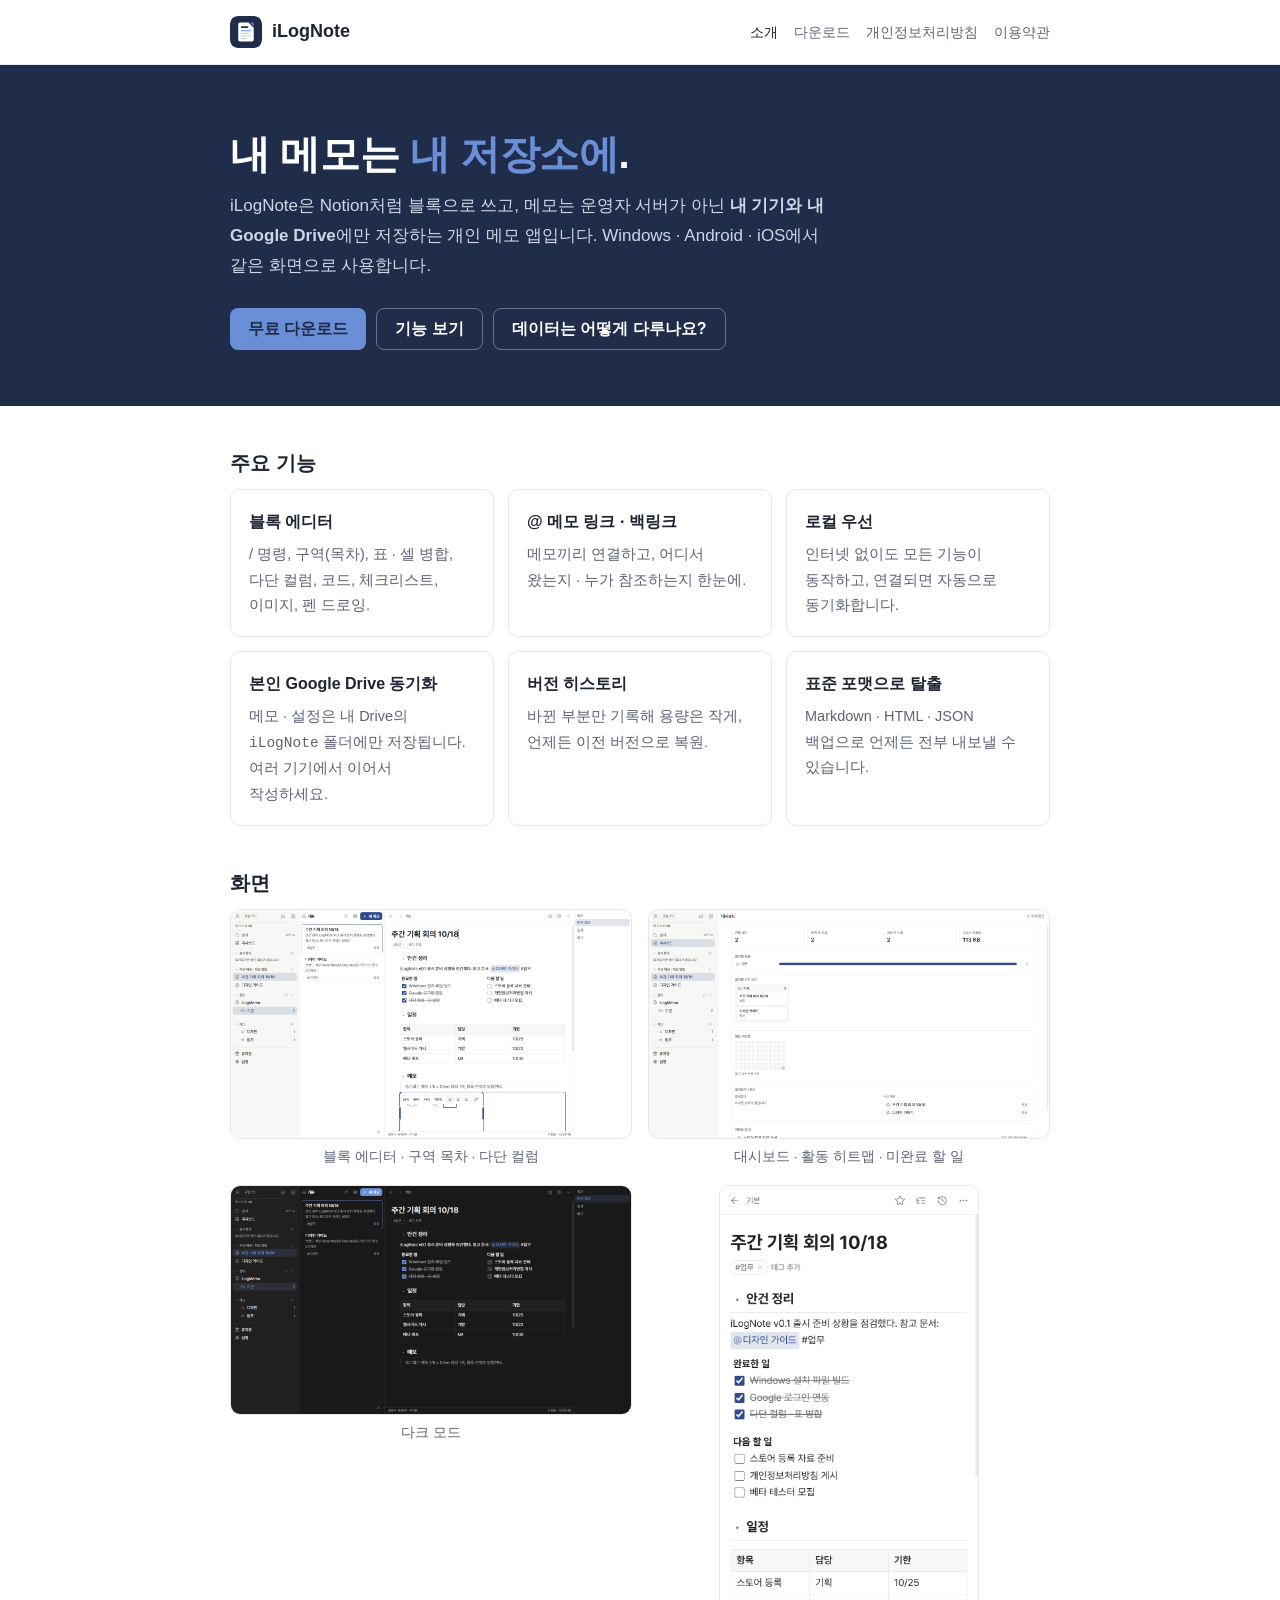
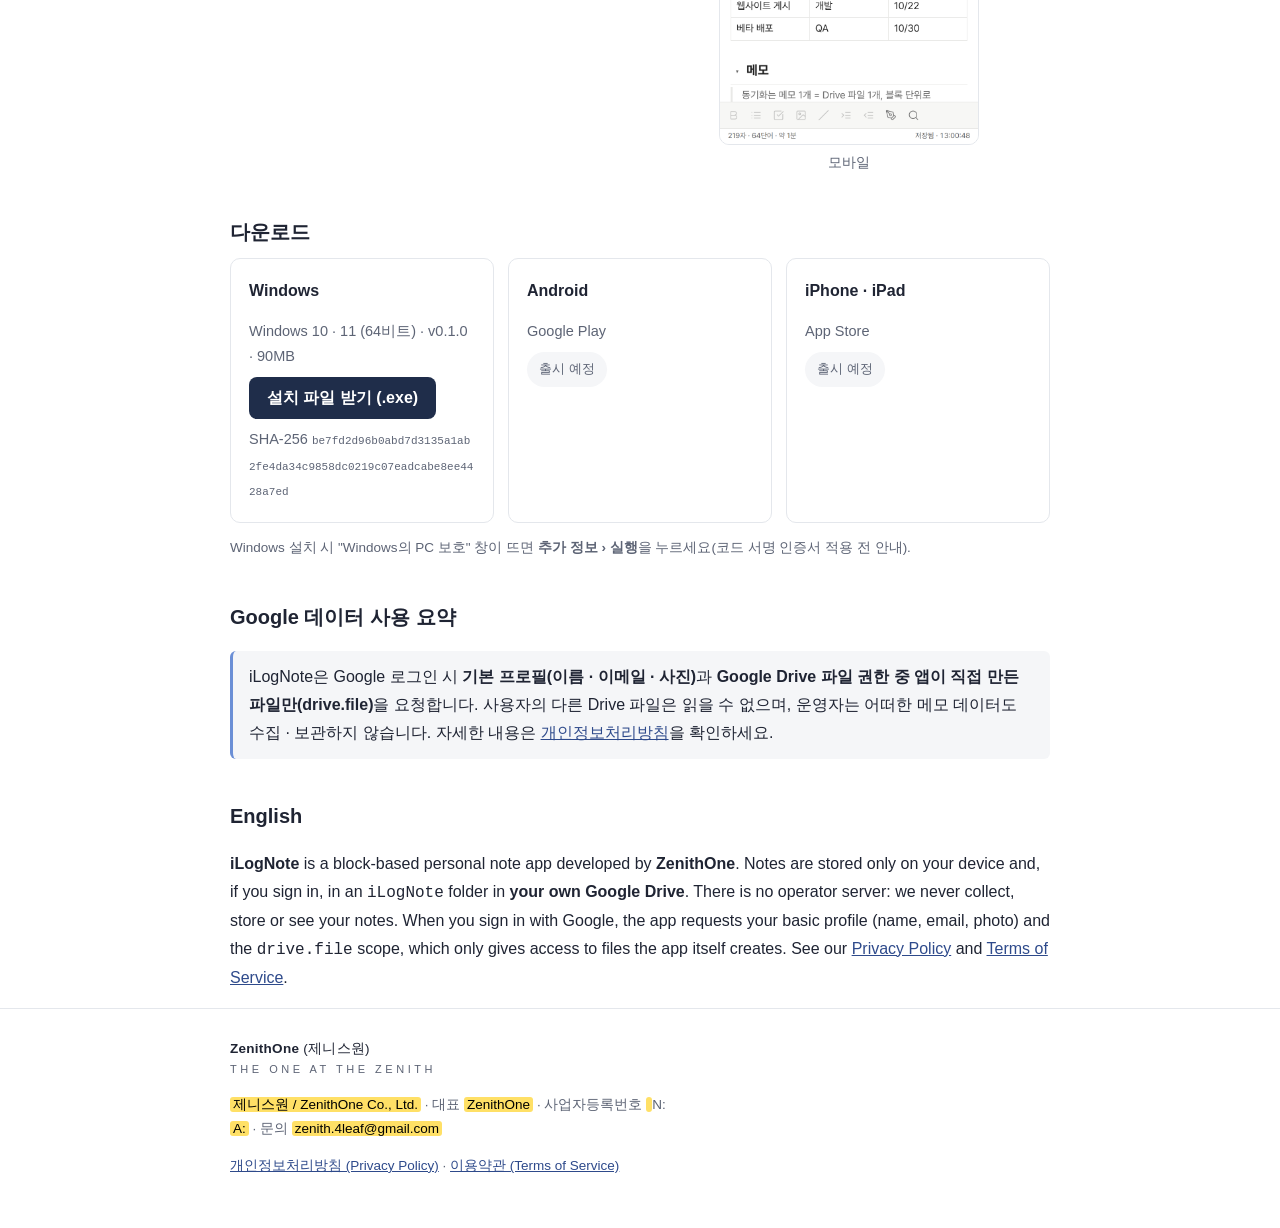
==== commit 63c293af: "Add files via upload" ====
--- a/index.html
+++ b/index.html
@@ -3,15 +3,11 @@
 <head>
   <meta charset="utf-8" />
   <meta name="viewport" content="width=device-width, initial-scale=1" />
-  <title>iLogNote — 내 데이터는 내 저장소에 | ZenithOne</title>
+  <title>iLogNote-app</title>
+  <meta name="google-site-verification" content="gP1VP9jgMO9p_5XIaeZe6BmXU9EirqFNa1H0Ytc5GNA" />
   <meta name="description" content="iLogNote은 서버 없이 기기와 본인 Google Drive에만 메모를 저장하는 블록 메모 앱입니다. Developed by ZenithOne." />
   <meta name="theme-color" content="#1F2D4A" />
-  <meta property="og:title" content="iLogNote — 내 데이터는 내 저장소에" />
-  <meta property="og:description" content="서버 없이 기기와 본인 Google Drive에만 저장하는 블록 메모 앱. by ZenithOne" />
-  <meta property="og:image" content="icon.png" />
-  <link rel="icon" href="icon.svg" type="image/svg+xml" />
-  <link rel="icon" href="icon-192.png" type="image/png" sizes="192x192" />
-  <link rel="apple-touch-icon" href="apple-touch-icon.png" />
+  <link rel="icon" href="icon.svg" />
   <link rel="stylesheet" href="style.css" />
 </head>
 <body>
@@ -45,7 +41,7 @@
       <div class="card"><h3>블록 에디터</h3><p>/ 명령, 구역(목차), 표 · 셀 병합, 다단 컬럼, 코드, 체크리스트, 이미지, 펜 드로잉.</p></div>
       <div class="card"><h3>@ 메모 링크 · 백링크</h3><p>메모끼리 연결하고, 어디서 왔는지 · 누가 참조하는지 한눈에.</p></div>
       <div class="card"><h3>로컬 우선</h3><p>인터넷 없이도 모든 기능이 동작하고, 연결되면 자동으로 동기화합니다.</p></div>
-      <div class="card"><h3>본인 Google Drive 동기화</h3><p>메모 · 설정은 내 Drive의 <code>iLogNoteApp_NoDelete</code> 폴더에만 저장됩니다. 여러 기기에서 이어서 작성하세요.</p></div>
+      <div class="card"><h3>본인 Google Drive 동기화</h3><p>메모 · 설정은 내 Drive의 <code>iLogNote</code> 폴더에만 저장됩니다. 여러 기기에서 이어서 작성하세요.</p></div>
       <div class="card"><h3>버전 히스토리</h3><p>바뀐 부분만 기록해 용량은 작게, 언제든 이전 버전으로 복원.</p></div>
       <div class="card"><h3>표준 포맷으로 탈출</h3><p>Markdown · HTML · JSON 백업으로 언제든 전부 내보낼 수 있습니다.</p></div>
     </div>
@@ -62,9 +58,9 @@
     <div class="grid downloads">
       <div class="card">
         <h3>Windows</h3>
-        <p>Windows 10 · 11 (64비트) · v0.0.1 · 90MB</p>
-        <a class="btn dl" href="downloads/iLogNote-Setup-0.0.1.exe" download>설치 파일 받기 (.exe)</a>
-        <p class="hash">SHA-256 <code>fb2fd3bf4d8f5c8768be9c677e4bc1654b08fe772276afb6509127577aed50b1</code></p>
+        <p>Windows 10 · 11 (64비트) · v0.1.0 · 90MB</p>
+        <a class="btn dl" href="downloads/iLogNote-Setup-0.1.0.exe" download>설치 파일 받기 (.exe)</a>
+        <p class="hash">SHA-256 <code>be7fd2d96b0abd7d3135a1ab2fe4da34c9858dc0219c07eadcabe8ee4428a7ed</code></p>
       </div>
       <div class="card">
         <h3>Android</h3>
@@ -85,16 +81,16 @@
     </div>
 
     <h2>English</h2>
-    <p><b>iLogNote</b> is a block-based personal note app developed by <b>ZenithOne</b>. Notes are stored only on your device and, if you sign in, in an <code>iLogNoteApp_NoDelete</code> folder in <b>your own Google Drive</b>. There is no operator server: we never collect, store or see your notes. When you sign in with Google, the app requests your basic profile (name, email, photo) and the <code>drive.file</code> scope, which only gives access to files the app itself creates. See our <a href="privacy.html#en">Privacy Policy</a> and <a href="terms.html#en">Terms of Service</a>.</p>
+    <p><b>iLogNote</b> is a block-based personal note app developed by <b>ZenithOne</b>. Notes are stored only on your device and, if you sign in, in an <code>iLogNote</code> folder in <b>your own Google Drive</b>. There is no operator server: we never collect, store or see your notes. When you sign in with Google, the app requests your basic profile (name, email, photo) and the <code>drive.file</code> scope, which only gives access to files the app itself creates. See our <a href="privacy.html#en">Privacy Policy</a> and <a href="terms.html#en">Terms of Service</a>.</p>
   </main>
 
   <footer>
     <div class="wrap">
       <div class="co">ZenithOne <span style="font-weight:400">(제니스원)</span></div>
       <div class="slogan">THE ONE AT THE ZENITH</div>
-      <p><mark class="todo">TODO 상호(법인명) — 예: 주식회사 제니스원 / ZenithOne Co., Ltd.</mark> · 대표 <mark class="todo">TODO 대표자 성명</mark> · 사업자등록번호 <mark class="todo">TODO 사업자등록번호</mark><br /><mark class="todo">TODO 사업장 주소</mark> · 문의 <mark class="todo">TODO-contact@example.com</mark></p>
+      <p><mark class="todo">제니스원 / ZenithOne Co., Ltd.</mark> · 대표 <mark class="todo">ZenithOne</mark> · 사업자등록번호 <mark class="todo"></mark>N:<br /><mark class="todo">A:</mark> · 문의 <mark class="todo">zenith.4leaf@gmail.com</mark></p>
       <p><a href="privacy.html">개인정보처리방침 (Privacy Policy)</a> · <a href="terms.html">이용약관 (Terms of Service)</a></p>
     </div>
   </footer>
 </body>
-</html>
+</html>
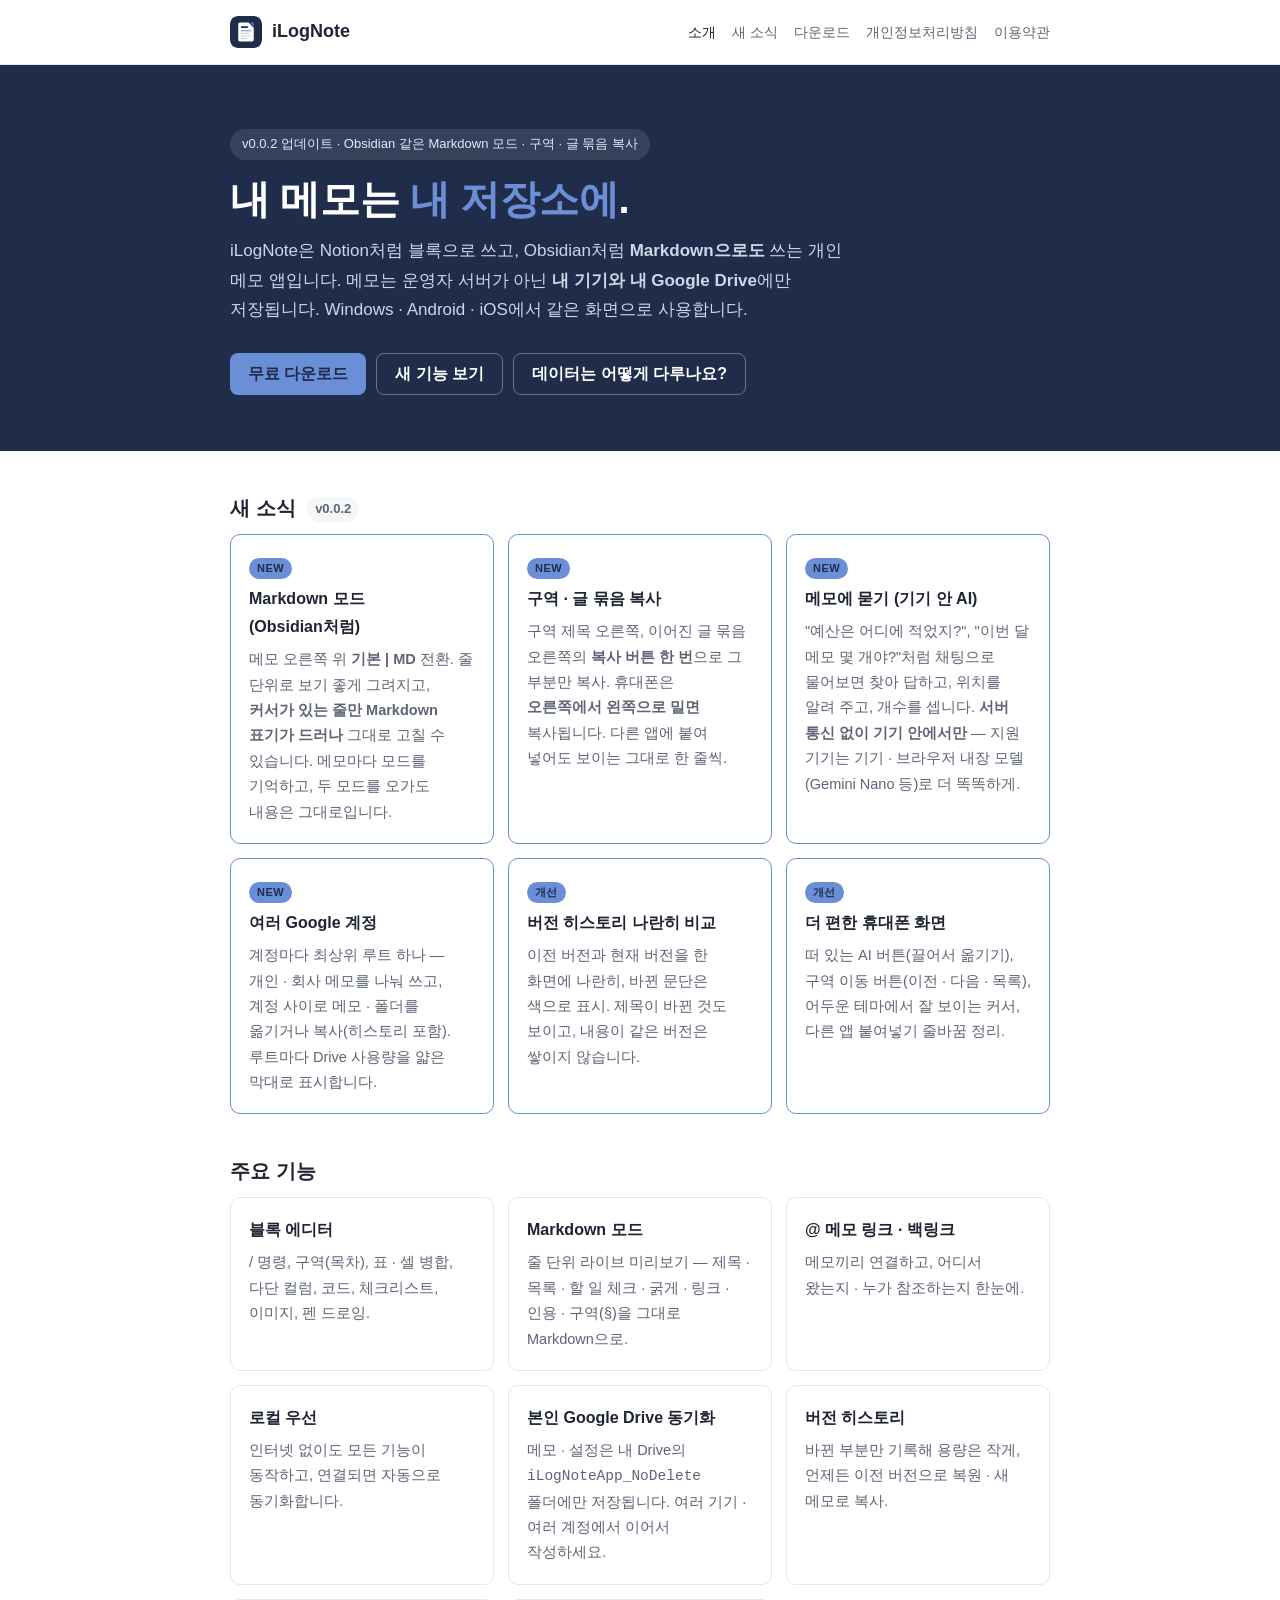
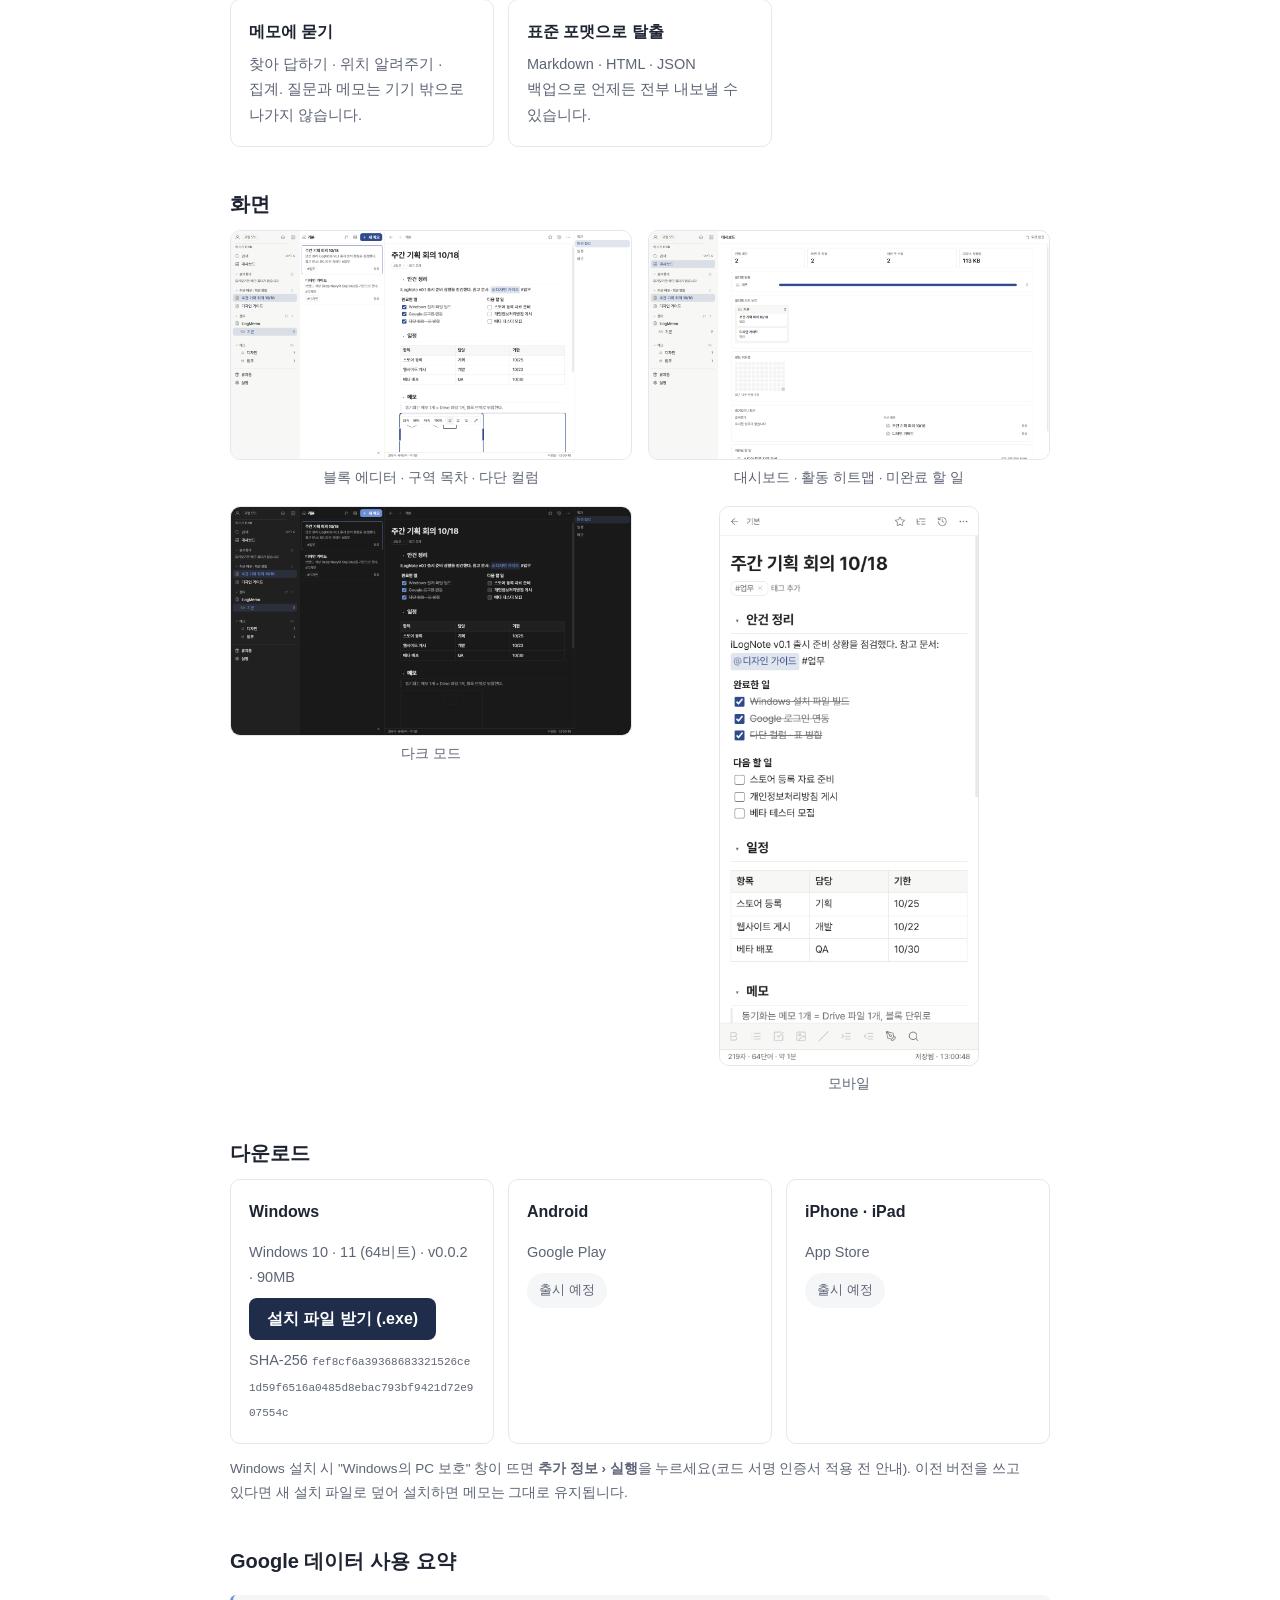
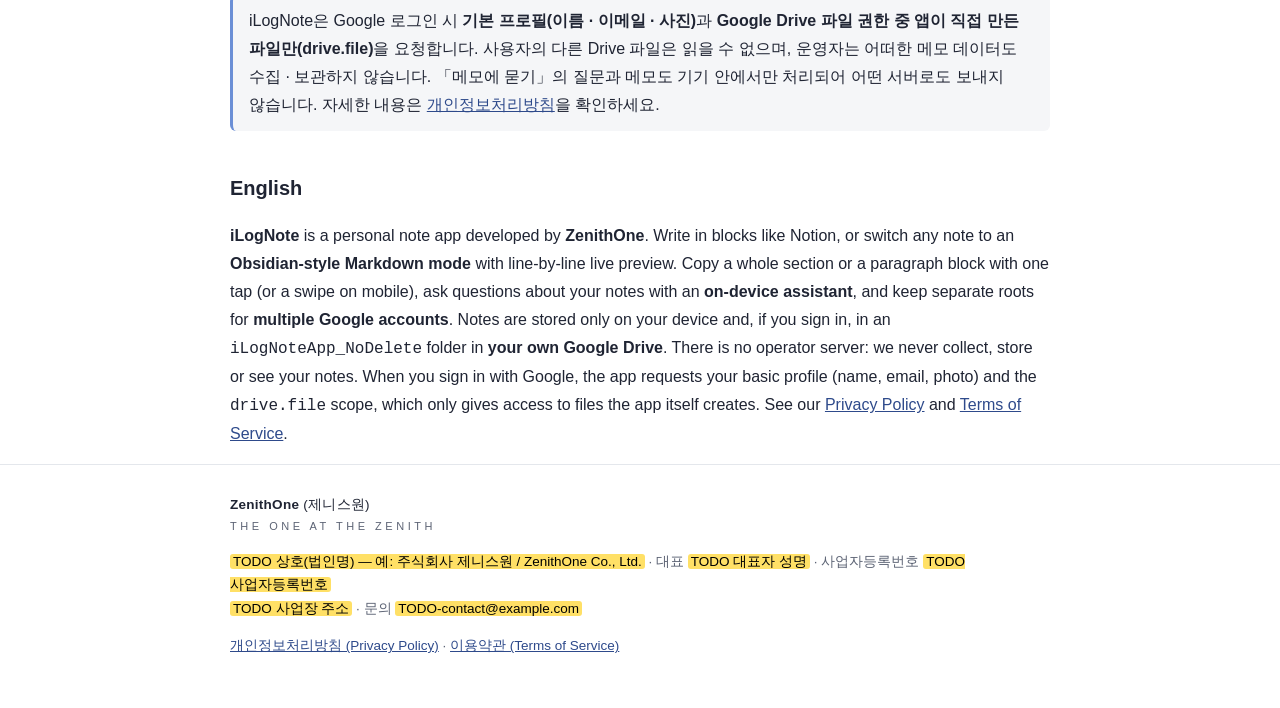
==== commit 315c3943: "Add files via upload" ====
--- a/index.html
+++ b/index.html
@@ -3,11 +3,15 @@
 <head>
   <meta charset="utf-8" />
   <meta name="viewport" content="width=device-width, initial-scale=1" />
-  <title>iLogNote-app</title>
-  <meta name="google-site-verification" content="gP1VP9jgMO9p_5XIaeZe6BmXU9EirqFNa1H0Ytc5GNA" />
-  <meta name="description" content="iLogNote은 서버 없이 기기와 본인 Google Drive에만 메모를 저장하는 블록 메모 앱입니다. Developed by ZenithOne." />
+  <title>iLogNote — 내 데이터는 내 저장소에 | ZenithOne</title>
+  <meta name="description" content="iLogNote은 서버 없이 기기와 본인 Google Drive에만 메모를 저장하는 메모 앱입니다. 블록 에디터와 Obsidian 같은 Markdown 모드, 구역 · 글 묶음 복사, 기기 안에서만 동작하는 메모에 묻기. Developed by ZenithOne." />
   <meta name="theme-color" content="#1F2D4A" />
-  <link rel="icon" href="icon.svg" />
+  <meta property="og:title" content="iLogNote — 내 데이터는 내 저장소에" />
+  <meta property="og:description" content="블록 에디터 + Obsidian 같은 Markdown 모드. 서버 없이 기기와 본인 Google Drive에만 저장. by ZenithOne" />
+  <meta property="og:image" content="icon.png" />
+  <link rel="icon" href="icon.svg" type="image/svg+xml" />
+  <link rel="icon" href="icon-192.png" type="image/png" sizes="192x192" />
+  <link rel="apple-touch-icon" href="apple-touch-icon.png" />
   <link rel="stylesheet" href="style.css" />
 </head>
 <body>
@@ -16,6 +20,7 @@
       <a class="brand" href="index.html"><img src="icon.svg" alt="" />iLogNote</a>
       <div class="links">
         <a href="index.html" aria-current="page">소개</a>
+        <a href="#whatsnew">새 소식</a>
         <a href="#download">다운로드</a>
         <a href="privacy.html">개인정보처리방침</a>
         <a href="terms.html">이용약관</a>
@@ -25,24 +30,61 @@
 
   <section class="hero">
     <div class="wrap">
+      <p class="eyebrow">v0.0.2 업데이트 · Obsidian 같은 Markdown 모드 · 구역 · 글 묶음 복사</p>
       <h1>내 메모는 <span class="accent">내 저장소에</span>.</h1>
-      <p>iLogNote은 Notion처럼 블록으로 쓰고, 메모는 운영자 서버가 아닌 <b>내 기기와 내 Google Drive</b>에만 저장하는 개인 메모 앱입니다. Windows · Android · iOS에서 같은 화면으로 사용합니다.</p>
+      <p>iLogNote은 Notion처럼 블록으로 쓰고, Obsidian처럼 <b>Markdown으로도</b> 쓰는 개인 메모 앱입니다. 메모는 운영자 서버가 아닌 <b>내 기기와 내 Google Drive</b>에만 저장됩니다. Windows · Android · iOS에서 같은 화면으로 사용합니다.</p>
       <div class="btns">
         <a class="btn" href="#download">무료 다운로드</a>
-        <a class="btn ghost" href="#features">기능 보기</a>
+        <a class="btn ghost" href="#whatsnew">새 기능 보기</a>
         <a class="btn ghost" href="privacy.html">데이터는 어떻게 다루나요?</a>
       </div>
     </div>
   </section>
 
   <main class="wrap">
+    <h2 id="whatsnew">새 소식 <span class="ver">v0.0.2</span></h2>
+    <div class="grid">
+      <div class="card new">
+        <span class="tag">NEW</span>
+        <h3>Markdown 모드 (Obsidian처럼)</h3>
+        <p>메모 오른쪽 위 <b>기본 | MD</b> 전환. 줄 단위로 보기 좋게 그려지고, <b>커서가 있는 줄만 Markdown 표기가 드러나</b> 그대로 고칠 수 있습니다. 메모마다 모드를 기억하고, 두 모드를 오가도 내용은 그대로입니다.</p>
+      </div>
+      <div class="card new">
+        <span class="tag">NEW</span>
+        <h3>구역 · 글 묶음 복사</h3>
+        <p>구역 제목 오른쪽, 이어진 글 묶음 오른쪽의 <b>복사 버튼 한 번</b>으로 그 부분만 복사. 휴대폰은 <b>오른쪽에서 왼쪽으로 밀면</b> 복사됩니다. 다른 앱에 붙여 넣어도 보이는 그대로 한 줄씩.</p>
+      </div>
+      <div class="card new">
+        <span class="tag">NEW</span>
+        <h3>메모에 묻기 (기기 안 AI)</h3>
+        <p>"예산은 어디에 적었지?", "이번 달 메모 몇 개야?"처럼 채팅으로 물어보면 찾아 답하고, 위치를 알려 주고, 개수를 셉니다. <b>서버 통신 없이 기기 안에서만</b> — 지원 기기는 기기 · 브라우저 내장 모델(Gemini Nano 등)로 더 똑똑하게.</p>
+      </div>
+      <div class="card new">
+        <span class="tag">NEW</span>
+        <h3>여러 Google 계정</h3>
+        <p>계정마다 최상위 루트 하나 — 개인 · 회사 메모를 나눠 쓰고, 계정 사이로 메모 · 폴더를 옮기거나 복사(히스토리 포함). 루트마다 Drive 사용량을 얇은 막대로 표시합니다.</p>
+      </div>
+      <div class="card new">
+        <span class="tag">개선</span>
+        <h3>버전 히스토리 나란히 비교</h3>
+        <p>이전 버전과 현재 버전을 한 화면에 나란히, 바뀐 문단은 색으로 표시. 제목이 바뀐 것도 보이고, 내용이 같은 버전은 쌓이지 않습니다.</p>
+      </div>
+      <div class="card new">
+        <span class="tag">개선</span>
+        <h3>더 편한 휴대폰 화면</h3>
+        <p>떠 있는 AI 버튼(끌어서 옮기기), 구역 이동 버튼(이전 · 다음 · 목록), 어두운 테마에서 잘 보이는 커서, 다른 앱 붙여넣기 줄바꿈 정리.</p>
+      </div>
+    </div>
+
     <h2 id="features">주요 기능</h2>
     <div class="grid">
       <div class="card"><h3>블록 에디터</h3><p>/ 명령, 구역(목차), 표 · 셀 병합, 다단 컬럼, 코드, 체크리스트, 이미지, 펜 드로잉.</p></div>
+      <div class="card"><h3>Markdown 모드</h3><p>줄 단위 라이브 미리보기 — 제목 · 목록 · 할 일 체크 · 굵게 · 링크 · 인용 · 구역(§)을 그대로 Markdown으로.</p></div>
       <div class="card"><h3>@ 메모 링크 · 백링크</h3><p>메모끼리 연결하고, 어디서 왔는지 · 누가 참조하는지 한눈에.</p></div>
       <div class="card"><h3>로컬 우선</h3><p>인터넷 없이도 모든 기능이 동작하고, 연결되면 자동으로 동기화합니다.</p></div>
-      <div class="card"><h3>본인 Google Drive 동기화</h3><p>메모 · 설정은 내 Drive의 <code>iLogNote</code> 폴더에만 저장됩니다. 여러 기기에서 이어서 작성하세요.</p></div>
-      <div class="card"><h3>버전 히스토리</h3><p>바뀐 부분만 기록해 용량은 작게, 언제든 이전 버전으로 복원.</p></div>
+      <div class="card"><h3>본인 Google Drive 동기화</h3><p>메모 · 설정은 내 Drive의 <code>iLogNoteApp_NoDelete</code> 폴더에만 저장됩니다. 여러 기기 · 여러 계정에서 이어서 작성하세요.</p></div>
+      <div class="card"><h3>버전 히스토리</h3><p>바뀐 부분만 기록해 용량은 작게, 언제든 이전 버전으로 복원 · 새 메모로 복사.</p></div>
+      <div class="card"><h3>메모에 묻기</h3><p>찾아 답하기 · 위치 알려주기 · 집계. 질문과 메모는 기기 밖으로 나가지 않습니다.</p></div>
       <div class="card"><h3>표준 포맷으로 탈출</h3><p>Markdown · HTML · JSON 백업으로 언제든 전부 내보낼 수 있습니다.</p></div>
     </div>
 
@@ -58,9 +100,9 @@
     <div class="grid downloads">
       <div class="card">
         <h3>Windows</h3>
-        <p>Windows 10 · 11 (64비트) · v0.1.0 · 90MB</p>
-        <a class="btn dl" href="downloads/iLogNote-Setup-0.1.0.exe" download>설치 파일 받기 (.exe)</a>
-        <p class="hash">SHA-256 <code>be7fd2d96b0abd7d3135a1ab2fe4da34c9858dc0219c07eadcabe8ee4428a7ed</code></p>
+        <p>Windows 10 · 11 (64비트) · v0.0.2 · 90MB</p>
+        <a class="btn dl" href="https://storage.hash.cloud/sP8NGXkWqrYPq8DrWgT0WyapYTB3/BYULGUEST79//iLogNote-Setup-0.0.2.exe" download>설치 파일 받기 (.exe)</a>
+        <p class="hash">SHA-256 <code>fef8cf6a39368683321526ce1d59f6516a0485d8ebac793bf9421d72e907554c</code></p>
       </div>
       <div class="card">
         <h3>Android</h3>
@@ -73,24 +115,24 @@
         <span class="soon">출시 예정</span>
       </div>
     </div>
-    <p class="small">Windows 설치 시 "Windows의 PC 보호" 창이 뜨면 <b>추가 정보 › 실행</b>을 누르세요(코드 서명 인증서 적용 전 안내).</p>
+    <p class="small">Windows 설치 시 "Windows의 PC 보호" 창이 뜨면 <b>추가 정보 › 실행</b>을 누르세요(코드 서명 인증서 적용 전 안내). 이전 버전을 쓰고 있다면 새 설치 파일로 덮어 설치하면 메모는 그대로 유지됩니다.</p>
 
     <h2>Google 데이터 사용 요약</h2>
     <div class="note">
-      iLogNote은 Google 로그인 시 <b>기본 프로필(이름 · 이메일 · 사진)</b>과 <b>Google Drive 파일 권한 중 앱이 직접 만든 파일만(drive.file)</b>을 요청합니다. 사용자의 다른 Drive 파일은 읽을 수 없으며, 운영자는 어떠한 메모 데이터도 수집 · 보관하지 않습니다. 자세한 내용은 <a href="privacy.html">개인정보처리방침</a>을 확인하세요.
+      iLogNote은 Google 로그인 시 <b>기본 프로필(이름 · 이메일 · 사진)</b>과 <b>Google Drive 파일 권한 중 앱이 직접 만든 파일만(drive.file)</b>을 요청합니다. 사용자의 다른 Drive 파일은 읽을 수 없으며, 운영자는 어떠한 메모 데이터도 수집 · 보관하지 않습니다. 「메모에 묻기」의 질문과 메모도 기기 안에서만 처리되어 어떤 서버로도 보내지 않습니다. 자세한 내용은 <a href="privacy.html">개인정보처리방침</a>을 확인하세요.
     </div>
 
     <h2>English</h2>
-    <p><b>iLogNote</b> is a block-based personal note app developed by <b>ZenithOne</b>. Notes are stored only on your device and, if you sign in, in an <code>iLogNote</code> folder in <b>your own Google Drive</b>. There is no operator server: we never collect, store or see your notes. When you sign in with Google, the app requests your basic profile (name, email, photo) and the <code>drive.file</code> scope, which only gives access to files the app itself creates. See our <a href="privacy.html#en">Privacy Policy</a> and <a href="terms.html#en">Terms of Service</a>.</p>
+    <p><b>iLogNote</b> is a personal note app developed by <b>ZenithOne</b>. Write in blocks like Notion, or switch any note to an <b>Obsidian-style Markdown mode</b> with line-by-line live preview. Copy a whole section or a paragraph block with one tap (or a swipe on mobile), ask questions about your notes with an <b>on-device assistant</b>, and keep separate roots for <b>multiple Google accounts</b>. Notes are stored only on your device and, if you sign in, in an <code>iLogNoteApp_NoDelete</code> folder in <b>your own Google Drive</b>. There is no operator server: we never collect, store or see your notes. When you sign in with Google, the app requests your basic profile (name, email, photo) and the <code>drive.file</code> scope, which only gives access to files the app itself creates. See our <a href="privacy.html#en">Privacy Policy</a> and <a href="terms.html#en">Terms of Service</a>.</p>
   </main>
 
   <footer>
     <div class="wrap">
       <div class="co">ZenithOne <span style="font-weight:400">(제니스원)</span></div>
       <div class="slogan">THE ONE AT THE ZENITH</div>
-      <p><mark class="todo">제니스원 / ZenithOne Co., Ltd.</mark> · 대표 <mark class="todo">ZenithOne</mark> · 사업자등록번호 <mark class="todo"></mark>N:<br /><mark class="todo">A:</mark> · 문의 <mark class="todo">zenith.4leaf@gmail.com</mark></p>
+      <p><mark class="todo">TODO 상호(법인명) — 예: 주식회사 제니스원 / ZenithOne Co., Ltd.</mark> · 대표 <mark class="todo">TODO 대표자 성명</mark> · 사업자등록번호 <mark class="todo">TODO 사업자등록번호</mark><br /><mark class="todo">TODO 사업장 주소</mark> · 문의 <mark class="todo">TODO-contact@example.com</mark></p>
       <p><a href="privacy.html">개인정보처리방침 (Privacy Policy)</a> · <a href="terms.html">이용약관 (Terms of Service)</a></p>
     </div>
   </footer>
 </body>
-</html>+</html>
--- a/style.css
+++ b/style.css
@@ -81,3 +81,9 @@
 .hash { font-size: 11.5px; word-break: break-all; }
 .hash code { font-size: 11px; }
 .small { color: var(--muted); font-size: 13.5px; }
+
+/* 새 소식 (v0.0.2) */
+.hero .eyebrow { display: inline-block; margin: 0 0 14px; padding: 4px 12px; border-radius: 999px; background: #ffffff1a; color: #e3e9f7; font-size: 13px; }
+h2 .ver { display: inline-block; margin-left: 6px; padding: 1px 8px; border-radius: 999px; background: var(--soft); color: var(--muted); font-size: 13px; font-weight: 600; vertical-align: middle; }
+.card.new { position: relative; border-color: var(--sky); }
+.card.new .tag { display: inline-block; margin-bottom: 6px; padding: 1px 8px; border-radius: 999px; background: var(--sky); color: var(--navy); font-size: 11px; font-weight: 800; letter-spacing: 0.04em; }
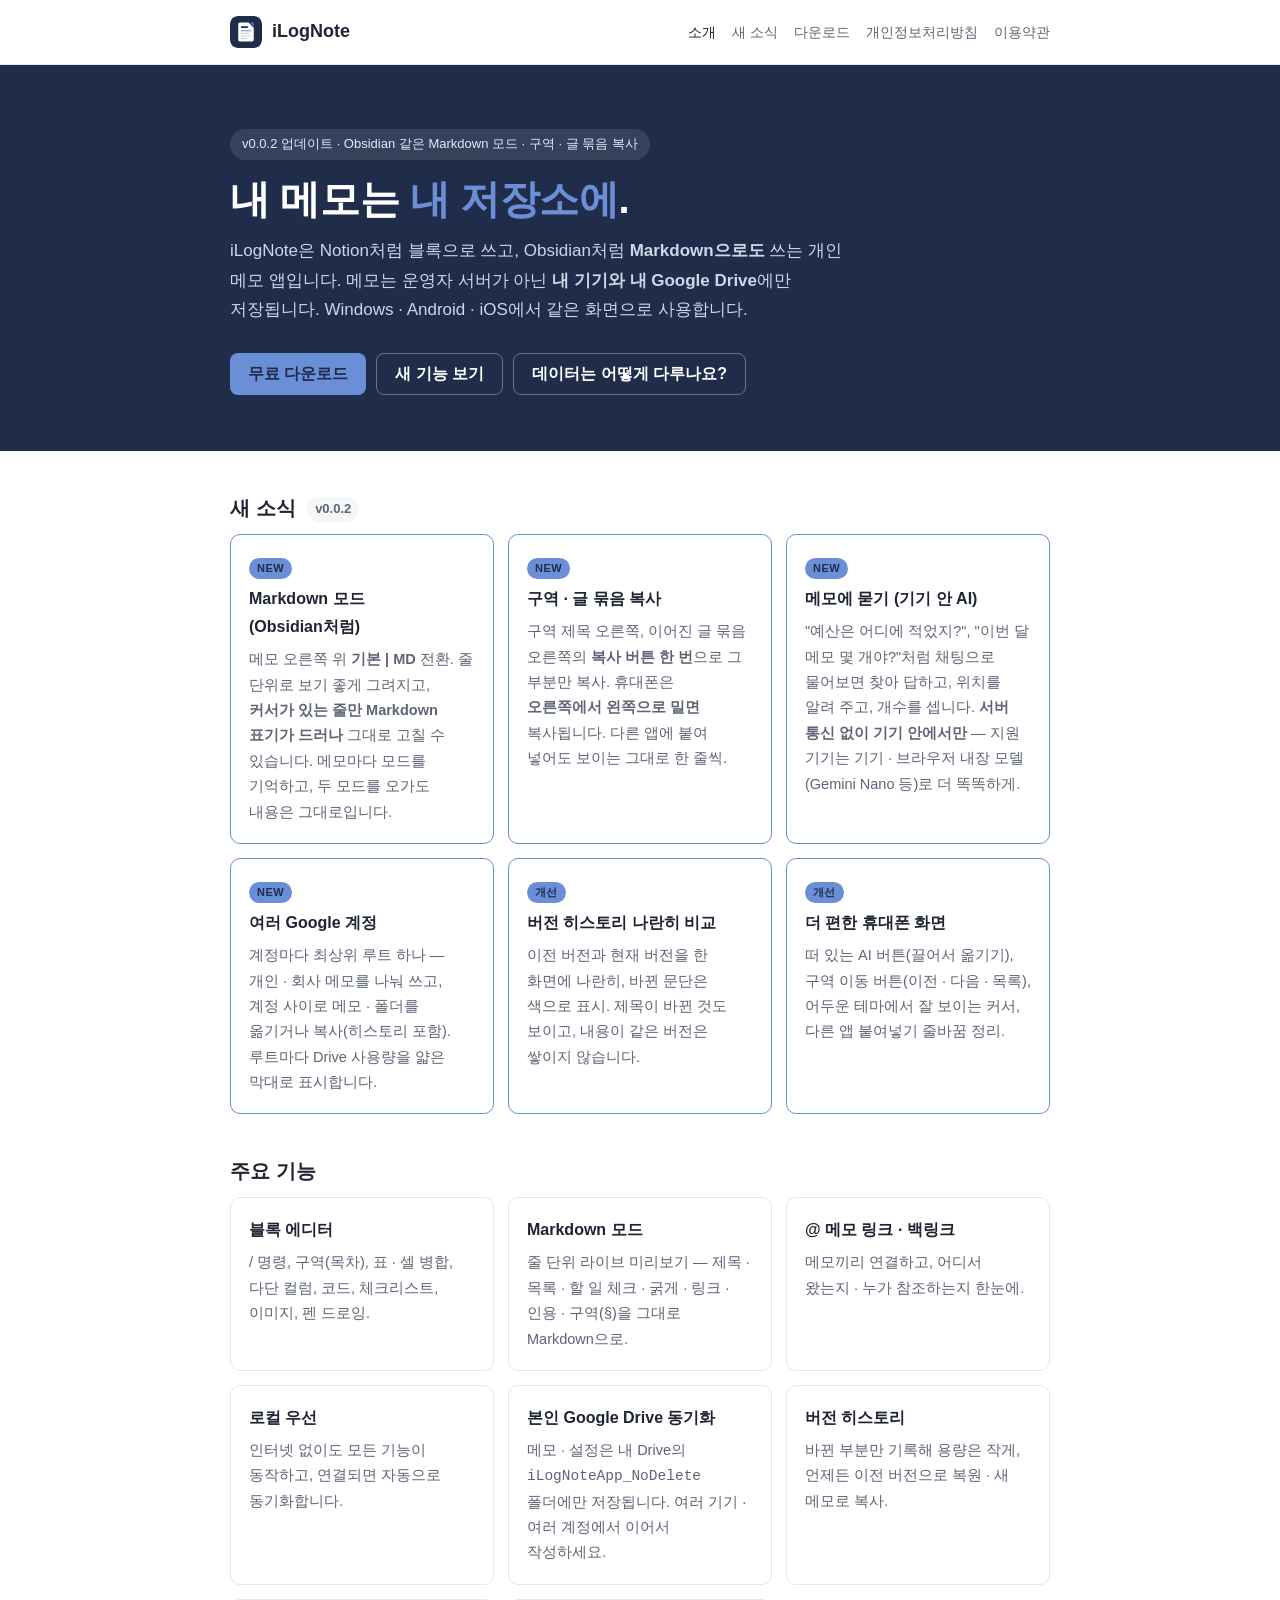
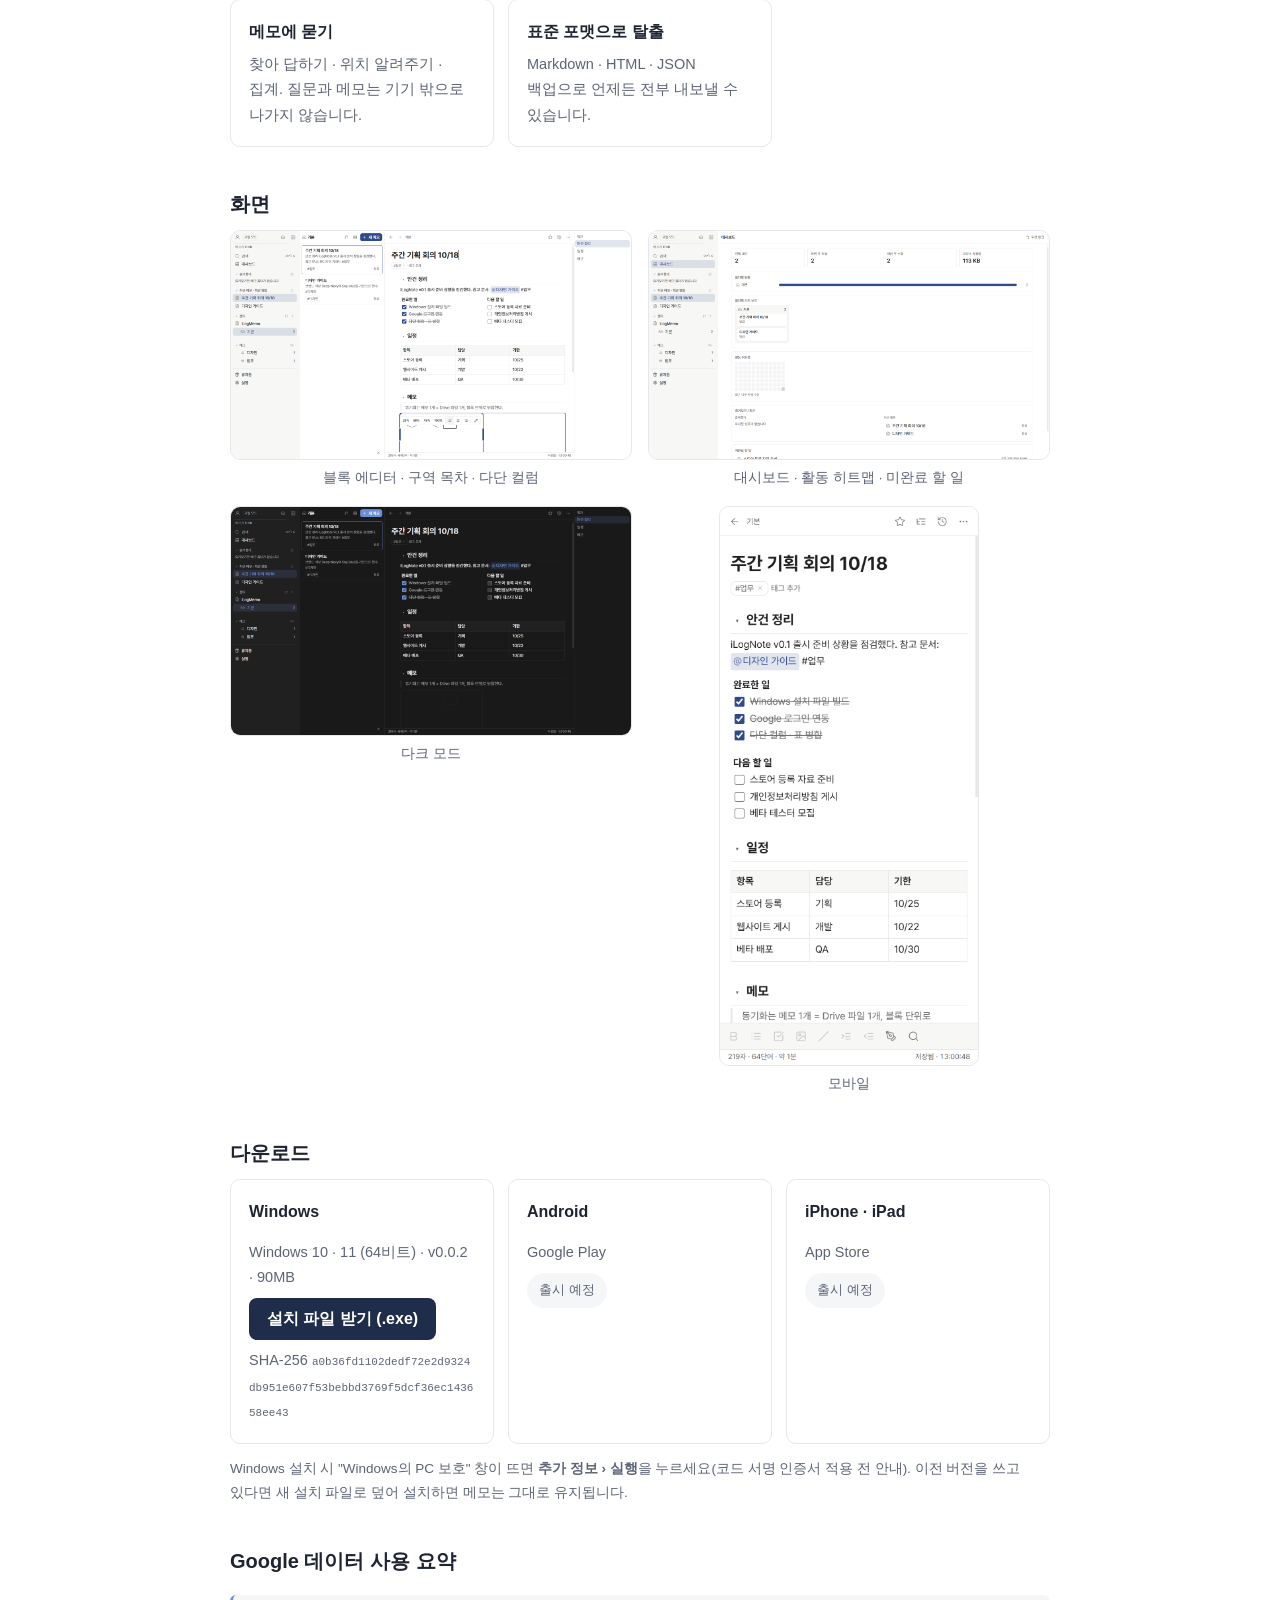
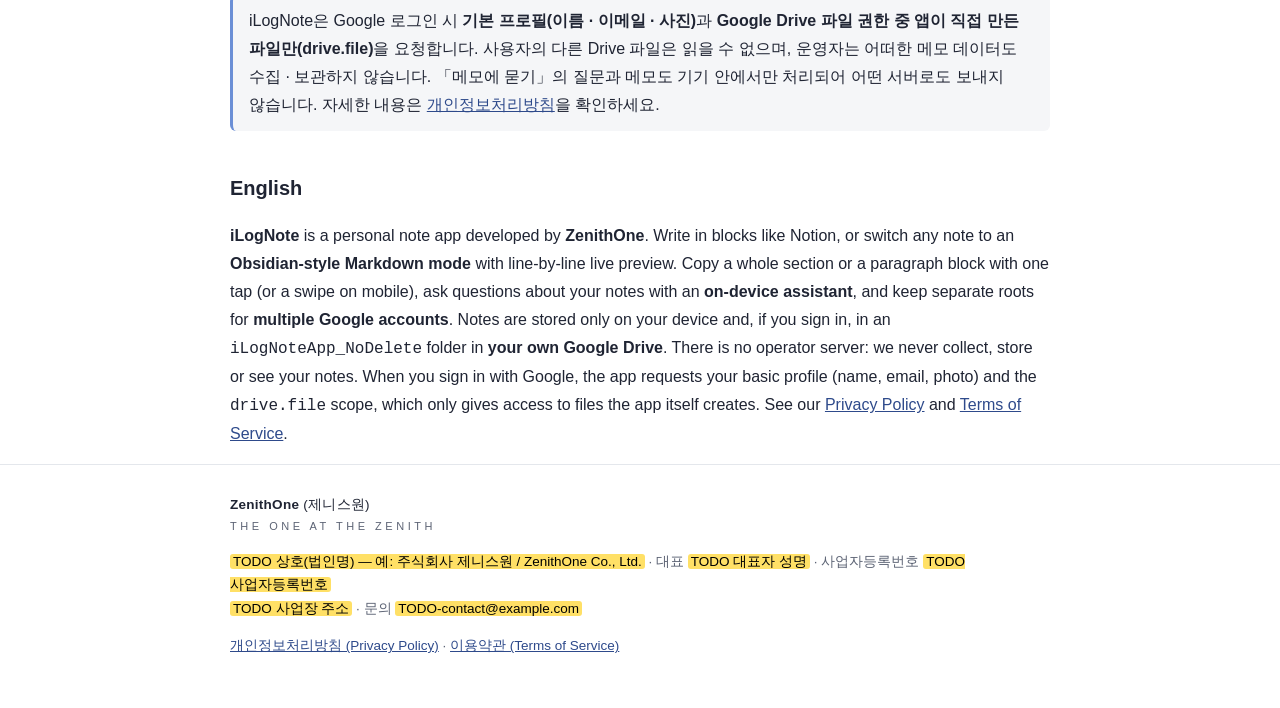
==== commit a2f62d1a: "Update index.html" ====
--- a/index.html
+++ b/index.html
@@ -102,7 +102,7 @@
         <h3>Windows</h3>
         <p>Windows 10 · 11 (64비트) · v0.0.2 · 90MB</p>
         <a class="btn dl" href="https://storage.hash.cloud/sP8NGXkWqrYPq8DrWgT0WyapYTB3/BYULGUEST79//iLogNote-Setup-0.0.2.exe" download>설치 파일 받기 (.exe)</a>
-        <p class="hash">SHA-256 <code>fef8cf6a39368683321526ce1d59f6516a0485d8ebac793bf9421d72e907554c</code></p>
+        <p class="hash">SHA-256 <code>a0b36fd1102dedf72e2d9324db951e607f53bebbd3769f5dcf36ec143658ee43</code></p>
       </div>
       <div class="card">
         <h3>Android</h3>
